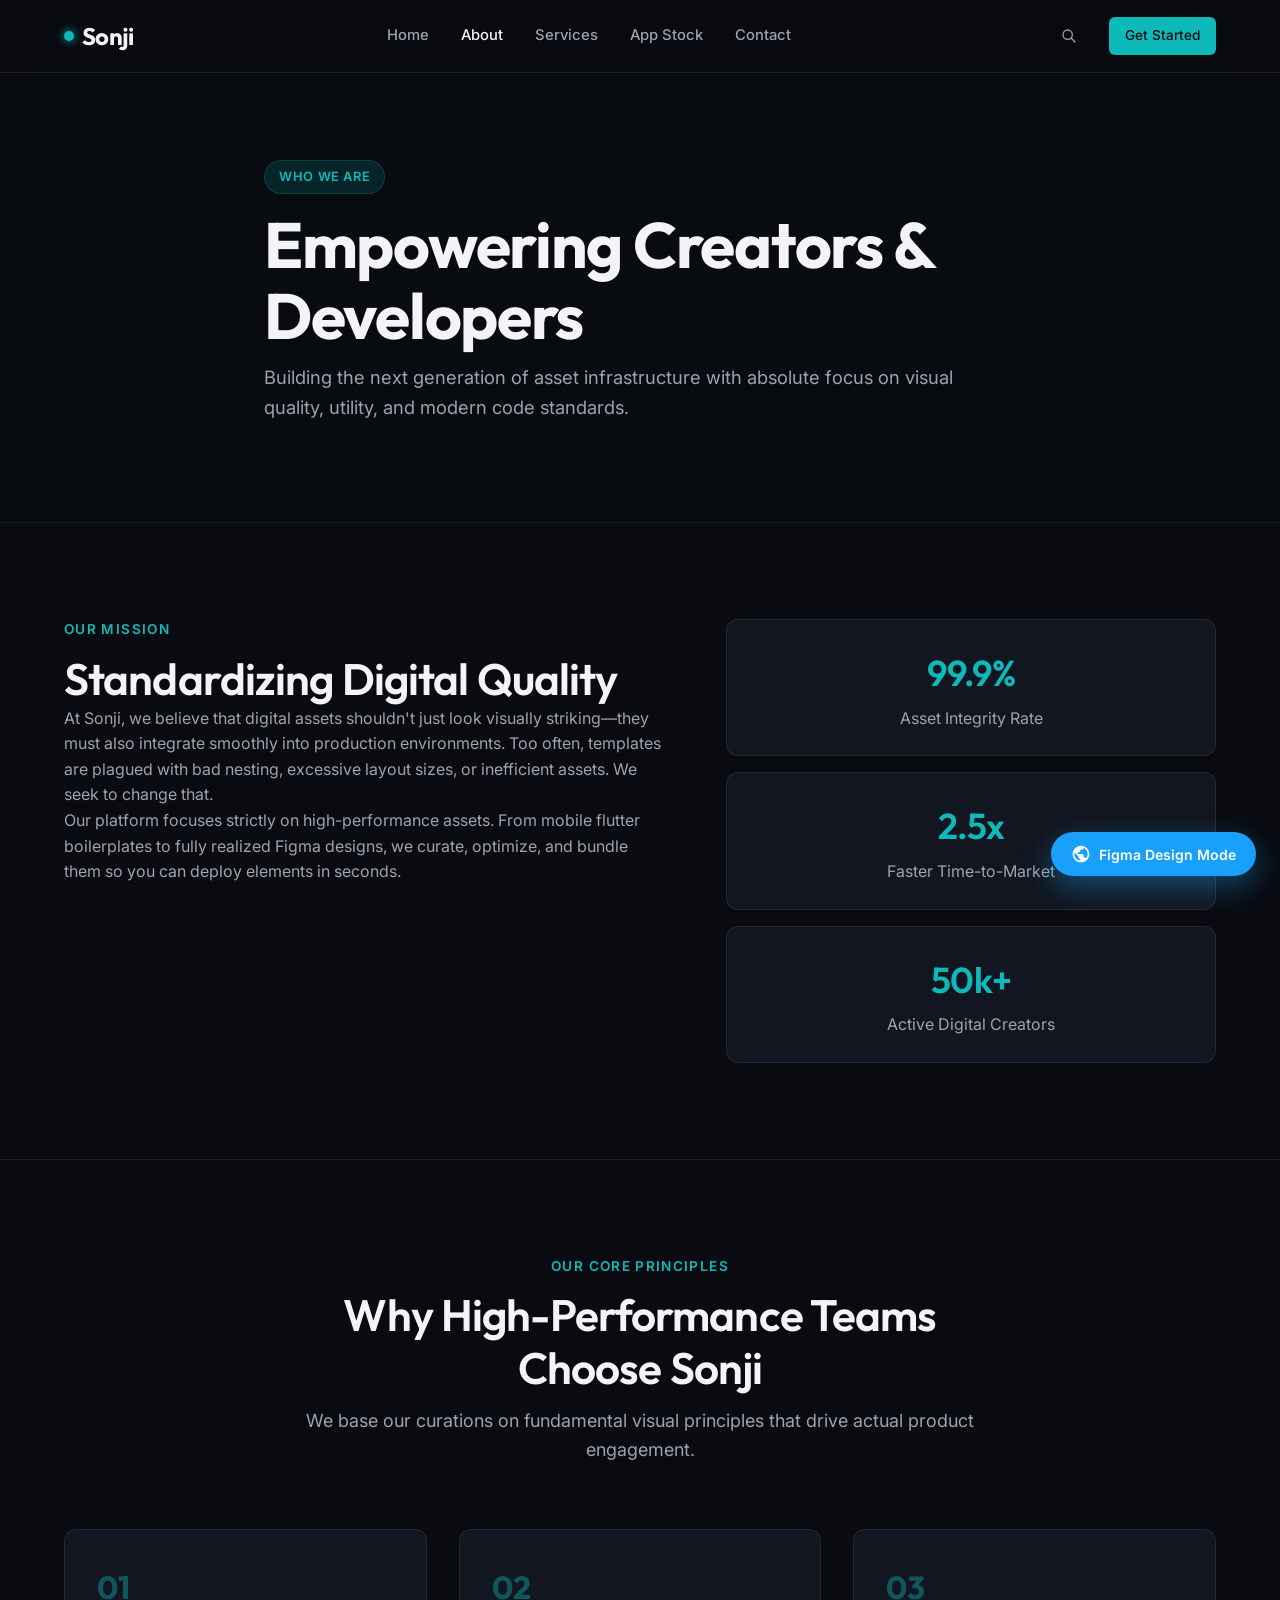
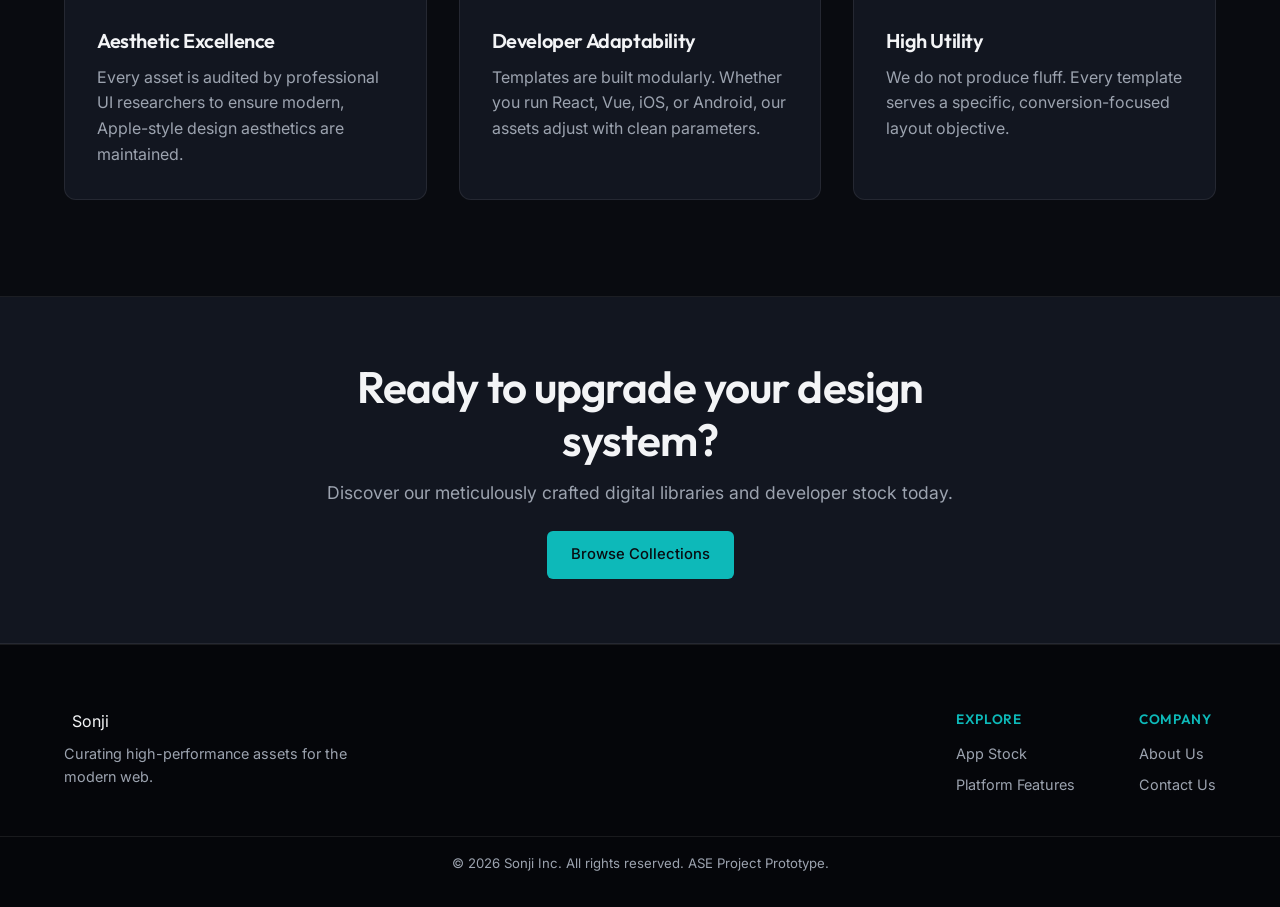
==== about.html @ 5fd13bbc "Initial commit with Netlify configuration and Sonji Website" ====
<!DOCTYPE html>
<html lang="en">
<head>
  <meta charset="UTF-8">
  <meta name="viewport" content="width=device-width, initial-scale=1.0">
  <title>About Us — Sonji</title>
  <meta name="description" content="Learn about Sonji's mission to reshape digital stock and platform assets for creators and developers worldwide.">
  <!-- Fonts -->
  <link rel="preconnect" href="https://fonts.googleapis.com">
  <link rel="preconnect" href="https://fonts.gstatic.com" crossorigin>
  <link href="https://fonts.googleapis.com/css2?family=Inter:wght@300;400;500;600&family=Outfit:wght@400;500;600;700&display=swap" rel="stylesheet">
  <!-- Stylesheet -->
  <link rel="stylesheet" href="assets/css/main.css">
</head>
<body>

  <!-- Figma Canvas Mode Container -->
  <div id="figma-container" class="figma-mode-disabled">
    
    <!-- Figma Top Toolbar -->
    <div class="figma-toolbar">
      <div class="figma-toolbar-left">
        <div class="figma-menu-icon" title="Main Menu">
          <svg viewBox="0 0 24 24" width="16" height="16" fill="currentColor"><path d="M3 18h18v-2H3v2zm0-5h18v-2H3v2zm0-7v2h18V6H3z"/></svg>
        </div>
        <div class="figma-tools">
          <button class="tool-btn active" title="Move (V)">
            <svg viewBox="0 0 24 24" width="16" height="16" fill="currentColor"><path d="M12 2L4.5 20.29l.71.71L12 18l6.79 3 .71-.71L12 2z"/></svg>
          </button>
          <button class="tool-btn" title="Region / Frame (F)">
            <svg viewBox="0 0 24 24" width="16" height="16" fill="currentColor"><path d="M4 4h7v7H4zm9 0h7v7h-7zm0 9h7v7h-7zm-9 0h7v7H4z"/></svg>
          </button>
          <button class="tool-btn" title="Rectangle (R)">
            <svg viewBox="0 0 24 24" width="16" height="16" stroke="currentColor" stroke-width="2" fill="none"><rect x="4" y="4" width="16" height="16" rx="2"/></svg>
          </button>
          <button class="tool-btn" title="Pen (P)">
            <svg viewBox="0 0 24 24" width="16" height="16" stroke="currentColor" stroke-width="2" fill="none"><path d="M17 3a2.828 2.828 0 1 1 4 4L7.5 20.5 2 22l1.5-5.5L17 3z"/></svg>
          </button>
          <button class="tool-btn" title="Text (T)">
            <svg viewBox="0 0 24 24" width="16" height="16" fill="currentColor"><path d="M5 4v3h5.5v12h3V7H19V4H5z"/></svg>
          </button>
          <button class="tool-btn" title="Hand (H)">
            <svg viewBox="0 0 24 24" width="16" height="16" fill="currentColor"><path d="M12 2a3 3 0 0 0-3 3v6.75l-1.25-.42a1.5 1.5 0 0 0-1.78.65 1.5 1.5 0 0 0 .53 2l4.5 2A6 6 0 0 0 17 19v-9a3 3 0 0 0-3-3 3 3 0 0 0-.25.01A3 3 0 0 0 12 2z"/></svg>
          </button>
          <button class="tool-btn" title="Add Comment (C)">
            <svg viewBox="0 0 24 24" width="16" height="16" stroke="currentColor" stroke-width="2" fill="none"><path d="M21 15a2 2 0 0 1-2 2H7l-4 4V5a2 2 0 0 1 2-2h14a2 2 0 0 1 2 2z"/></svg>
          </button>
        </div>
      </div>
      <div class="figma-toolbar-center">
        <span class="file-name">Sonji Web App Prototype</span>
        <span class="file-status">Draft / Presenting</span>
      </div>
      <div class="figma-toolbar-right">
        <div class="user-avatars">
          <span class="avatar-circle" style="background-color: #ef4444;">A</span>
          <span class="avatar-circle" style="background-color: #0db9b9;">S</span>
        </div>
        <button class="figma-btn share-btn">Share</button>
        <button class="figma-btn play-btn" id="play-mode-btn" title="Return to Live Site View">
          <svg viewBox="0 0 24 24" width="14" height="14" fill="currentColor"><path d="M8 5v14l11-7z"/></svg>
        </button>
      </div>
    </div>

    <!-- Figma Workspace -->
    <div class="figma-workspace">
      <!-- Left Sidebar: Layers & Pages -->
      <aside class="figma-sidebar left-sidebar">
        <div class="sidebar-tabs">
          <button class="tab-btn active">Layers</button>
          <button class="tab-btn">Assets</button>
        </div>
        <div class="sidebar-content">
          <div class="pages-list-container">
            <div class="sidebar-header">Pages</div>
            <ul class="pages-list">
              <li>
                <a href="index.html" class="page-link">
                  <svg viewBox="0 0 24 24" width="12" height="12" fill="currentColor"><path d="M10 20v-6h4v6h5v-8h3L12 3 2 12h3v8z"/></svg>
                  Home / Landing
                </a>
              </li>
              <li>
                <a href="about.html" class="page-link active">
                  <svg viewBox="0 0 24 24" width="12" height="12" fill="currentColor"><path d="M12 2C6.48 2 2 6.48 2 12s4.48 10 10 10 10-4.48 10-10S17.52 2 12 2zm1 15h-2v-6h2v6zm0-8h-2V7h2v2z"/></svg>
                  About Us
                </a>
              </li>
              <li>
                <a href="services.html" class="page-link">
                  <svg viewBox="0 0 24 24" width="12" height="12" fill="currentColor"><path d="M12 2c1.1 0 2 .9 2 2s-.9 2-2 2-2-.9-2-2 .9-2 2-2zm9 7h-6v13h-2v-6h-2v6H9V9H3V7h18v2z"/></svg>
                  Services
                </a>
              </li>
              <li>
                <a href="categories.html" class="page-link">
                  <svg viewBox="0 0 24 24" width="12" height="12" fill="currentColor"><path d="M4 6H2v14c0 1.1.9 2 2 2h14v-2H4V6zm16-4H8c-1.1 0-2 .9-2 2v12c0 1.1.9 2 2 2h12c1.1 0 2-.9 2-2V4c0-1.1-.9-2-2-2zm0 14H8V4h12v12z"/></svg>
                  App Stock
                </a>
              </li>
              <li>
                <a href="contact.html" class="page-link">
                  <svg viewBox="0 0 24 24" width="12" height="12" fill="currentColor"><path d="M20 4H4c-1.1 0-1.99.9-1.99 2L2 18c0 1.1.9 2 2 2h16c1.1 0 2-.9 2-2V6c0-1.1-.9-2-2-2zm0 4l-8 5-8-5V6l8 5 8-5v2z"/></svg>
                  Contact Us
                </a>
              </li>
            </ul>
          </div>
          
          <div class="layers-list-container">
            <div class="sidebar-header">Layers</div>
            <ul class="layers-list" id="layers-list">
              <!-- Rendered dynamically by javascript -->
            </ul>
          </div>
        </div>
      </aside>

      <!-- Central Figma Canvas Area -->
      <main class="figma-canvas" id="figma-canvas">
        <div class="canvas-grid-overlay"></div>
        
        <!-- Figma Frame Node -->
        <div class="figma-frame-node" id="desktop-frame">
          <div class="figma-frame-label">
            <span class="frame-icon">#</span>
            <span class="frame-text">Sonji Web - About Us</span>
          </div>
          
          <!-- Web Viewport inside the Figma frame -->
          <div class="website-viewport">

            <!-- Header -->
            <header>
              <div class="container nav-container">
                <div class="logo">
                  <a href="index.html" class="logo-link">
                    <span class="logo-dot"></span>
                    Sonji
                  </a>
                </div>
                <nav>
                  <a href="index.html">Home</a>
                  <a href="about.html" class="active">About</a>
                  <a href="services.html">Services</a>
                  <a href="categories.html">App Stock</a>
                  <a href="contact.html">Contact</a>
                </nav>
                <div class="header-actions">
                  <button class="btn btn-secondary btn-sm search-btn" aria-label="Search">
                    <svg class="icon" viewBox="0 0 24 24" width="16" height="16"><path fill="none" stroke="currentColor" stroke-linecap="round" stroke-linejoin="round" stroke-width="2" d="m21 21-6-6m2-5a7 7 0 1 1-14 0 7 7 0 0 1 14 0Z"/></svg>
                  </button>
                  <a href="contact.html" class="btn btn-sm">Get Started</a>
                </div>
              </div>
            </header>

            <!-- Banner Hero Section -->
            <section class="banner-hero" id="banner-hero-section">
              <div class="hero-bg" style="background-image: url('assets/images/hero.png');"></div>
              <div class="hero-overlay"></div>
              <div class="container banner-container">
                <span class="badge">Who We Are</span>
                <h1>Empowering Creators & Developers</h1>
                <p>Building the next generation of asset infrastructure with absolute focus on visual quality, utility, and modern code standards.</p>
              </div>
            </section>

            <!-- Mission Section -->
            <section class="mission-section" id="mission-section">
              <div class="container grid-two-col">
                <div class="mission-content">
                  <span class="section-tag">Our Mission</span>
                  <h2>Standardizing Digital Quality</h2>
                  <p>At Sonji, we believe that digital assets shouldn't just look visually striking—they must also integrate smoothly into production environments. Too often, templates are plagued with bad nesting, excessive layout sizes, or inefficient assets. We seek to change that.</p>
                  <p>Our platform focuses strictly on high-performance assets. From mobile flutter boilerplates to fully realized Figma designs, we curate, optimize, and bundle them so you can deploy elements in seconds.</p>
                </div>
                <div class="mission-stats">
                  <div class="stat-card">
                    <h3>99.9%</h3>
                    <p>Asset Integrity Rate</p>
                  </div>
                  <div class="stat-card">
                    <h3>2.5x</h3>
                    <p>Faster Time-to-Market</p>
                  </div>
                  <div class="stat-card">
                    <h3>50k+</h3>
                    <p>Active Digital Creators</p>
                  </div>
                </div>
              </div>
            </section>

            <!-- Values Section -->
            <section class="values-section" id="values-section">
              <div class="container">
                <div class="section-header">
                  <span class="section-tag">Our Core Principles</span>
                  <h2>Why High-Performance Teams Choose Sonji</h2>
                  <p class="section-desc">We base our curations on fundamental visual principles that drive actual product engagement.</p>
                </div>

                <div class="values-grid">
                  <div class="value-card">
                    <div class="value-num">01</div>
                    <h3>Aesthetic Excellence</h3>
                    <p>Every asset is audited by professional UI researchers to ensure modern, Apple-style design aesthetics are maintained.</p>
                  </div>
                  <div class="value-card">
                    <div class="value-num">02</div>
                    <h3>Developer Adaptability</h3>
                    <p>Templates are built modularly. Whether you run React, Vue, iOS, or Android, our assets adjust with clean parameters.</p>
                  </div>
                  <div class="value-card">
                    <div class="value-num">03</div>
                    <h3>High Utility</h3>
                    <p>We do not produce fluff. Every template serves a specific, conversion-focused layout objective.</p>
                  </div>
                </div>
              </div>
            </section>

            <!-- CTA Banner -->
            <section class="cta-banner-section" id="cta-banner-section">
              <div class="container banner-inner">
                <h2>Ready to upgrade your design system?</h2>
                <p>Discover our meticulously crafted digital libraries and developer stock today.</p>
                <a href="categories.html" class="btn">Browse Collections</a>
              </div>
            </section>

            <!-- Footer -->
            <footer id="footer-section">
              <div class="container footer-container">
                <div class="footer-brand">
                  <div class="logo">
                    <span class="logo-dot"></span>
                    Sonji
                  </div>
                  <p>Curating high-performance assets for the modern web.</p>
                </div>
                <div class="footer-links">
                  <div class="link-group">
                    <h4>Explore</h4>
                    <a href="categories.html">App Stock</a>
                    <a href="services.html">Platform Features</a>
                  </div>
                  <div class="link-group">
                    <h4>Company</h4>
                    <a href="about.html">About Us</a>
                    <a href="contact.html">Contact Us</a>
                  </div>
                </div>
              </div>
              <div class="footer-bottom">
                <p>&copy; 2026 Sonji Inc. All rights reserved. ASE Project Prototype.</p>
              </div>
            </footer>

          </div>
        </div>
      </main>

      <!-- Right Sidebar: Inspect & Settings -->
      <aside class="figma-sidebar right-sidebar">
        <div class="sidebar-tabs">
          <button class="tab-btn active">Design</button>
          <button class="tab-btn">Prototype</button>
          <button class="tab-btn">Inspect</button>
        </div>
        <div class="sidebar-content right-sidebar-content">
          <div class="inspect-panel">
            <div class="sidebar-header">Alignment</div>
            <div class="align-tools">
              <span class="align-icon" title="Align Left">
                <svg viewBox="0 0 24 24" width="16" height="16" fill="currentColor"><path d="M4 19h2V5H4v14zm4-4h12v-2H8v2zm0-4h8V9H8v2z"/></svg>
              </span>
              <span class="align-icon" title="Align Horizontal Centers">
                <svg viewBox="0 0 24 24" width="16" height="16" fill="currentColor"><path d="M8 19h3v3h2v-3h3v-2h-3v-4h4V9h-4V5h2V3h-2V1h-2v2H9v2h2v4H7v2h4v4H8v2z"/></svg>
              </span>
              <span class="align-icon" title="Align Right">
                <svg viewBox="0 0 24 24" width="16" height="16" fill="currentColor"><path d="M20 19h2V5h-2v14zM4 15h12v-2H4v2zm4-4h8V9H8v2z"/></svg>
              </span>
              <span class="align-icon" title="Align Top">
                <svg viewBox="0 0 24 24" width="16" height="16" fill="currentColor"><path d="M5 4v2h14V4H5zm4 4v12h2V8H9zm4 0v8h2V8h-2z"/></svg>
              </span>
              <span class="align-icon" title="Align Vertical Centers">
                <svg viewBox="0 0 24 24" width="16" height="16" fill="currentColor"><path d="M19 11h-3V8h-2v3h-4V7H8v4H4v2h4v4h2v-4h4v3h2v-3h3v-2z"/></svg>
              </span>
              <span class="align-icon" title="Align Bottom">
                <svg viewBox="0 0 24 24" width="16" height="16" fill="currentColor"><path d="M5 18h14v2H5v-2zm4-4h2V4H9v10zm4 0h2V4h-2v10z"/></svg>
              </span>
            </div>
            
            <div class="sidebar-header">Frame Details</div>
            <div class="property-grid">
              <div class="property-item"><span class="prop-label">W</span><span class="prop-val">1200</span></div>
              <div class="property-item"><span class="prop-label">H</span><span class="prop-val" id="frame-height-display">1800</span></div>
              <div class="property-item"><span class="prop-label">X</span><span class="prop-val">0</span></div>
              <div class="property-item"><span class="prop-label">Y</span><span class="prop-val">0</span></div>
            </div>

            <div class="sidebar-header">Layer Styling Spec</div>
            <div class="property-grid">
              <div class="property-item full-width"><span class="prop-label">Layer</span><span class="prop-val text-truncate" id="selected-layer-name">❖ Sonji Web - About Us</span></div>
              <div class="property-item"><span class="prop-label">Opacity</span><span class="prop-val">100%</span></div>
              <div class="property-item"><span class="prop-label">Blend</span><span class="prop-val">Normal</span></div>
            </div>

            <div class="sidebar-header">Color Palette Tokens</div>
            <div class="color-palette-list">
              <div class="color-row">
                <span class="color-swatch" style="background-color: #090b10; border: 1px solid rgba(255,255,255,0.2);"></span>
                <span class="color-label">--color-bg: #090b10</span>
              </div>
              <div class="color-row">
                <span class="color-swatch" style="background-color: #121620;"></span>
                <span class="color-label">--color-surface: #121620</span>
              </div>
              <div class="color-row">
                <span class="color-swatch" style="background-color: #0db9b9;"></span>
                <span class="color-label">--color-primary: #0db9b9</span>
              </div>
              <div class="color-row">
                <span class="color-swatch" style="background-color: #f3f4f6;"></span>
                <span class="color-label">--color-text: #f3f4f6</span>
              </div>
            </div>

            <div class="sidebar-header">Inspect CSS properties</div>
            <div class="code-spec-container">
              <pre><code class="css-spec-code" id="css-spec-content">/* Select any layer in the left sidebar to inspect its CSS styles in real-time. */</code></pre>
            </div>
          </div>
        </div>
      </aside>
    </div>
  </div>

  <!-- Persistent Floating Trigger Button to switch to Figma canvas mode -->
  <button id="figma-mode-toggle" class="figma-toggle-float" title="Switch between Figma Design View and Live Site View">
    <svg viewBox="0 0 24 24" width="20" height="20" fill="currentColor"><path d="M12 2C6.48 2 2 6.48 2 12s4.48 10 10 10 10-4.48 10-10S17.52 2 12 2zm-1 17.93c-3.95-.49-7-3.85-7-7.93 0-.62.08-1.21.21-1.79L9 15v1c0 1.1.9 2 2 2v1.93zm6.9-2.54c-.26-.81-1-1.39-1.9-1.39h-1v-3c0-.55-.45-1-1-1H8v-2h2c.55 0 1-.45 1-1V7h2c1.1 0 2-.9 2-2v-.41c2.93 1.19 5 4.06 5 7.41 0 2.08-.8 3.97-2.1 5.39z"/></svg>
    <span>Figma Design Mode</span>
  </button>

  <!-- Script -->
  <script src="assets/js/script.js"></script>
</body>
</html>
---- assets/css/main.css ----
/*
  Sonji Premium Website – Design System
  -------------------------------------------------
  Colors: Rich Dark theme with Teal & Turquoise gradient accents.
  Typography: Inter (body), Outfit (headings) loaded via Google Fonts.
*/

:root {
  /* Color palette */
  --color-bg: #090b10;
  --color-surface: #121620;
  --color-surface-hover: #1b202e;
  --color-primary: #0db9b9;
  --color-primary-glow: rgba(13, 185, 185, 0.15);
  --color-primary-dark: #099191;
  --color-text: #f3f4f6;
  --color-text-muted: #9ca3af;
  --color-border: rgba(255, 255, 255, 0.08);

  /* Typography */
  --font-body: 'Inter', sans-serif;
  --font-heading: 'Outfit', sans-serif;

  /* Spacing */
  --sp-1: 4px;
  --sp-2: 8px;
  --sp-3: 12px;
  --sp-4: 16px;
  --sp-5: 24px;
  --sp-6: 32px;
  --sp-7: 48px;
  --sp-8: 64px;
  --sp-9: 96px;

  /* Border Radius */
  --radius-sm: 6px;
  --radius-md: 12px;
  --radius-lg: 20px;
  --radius-full: 9999px;

  /* Transition */
  --transition: all 0.3s cubic-bezier(0.16, 1, 0.3, 1);
}

/* Global Reset */
* {
  margin: 0;
  padding: 0;
  box-sizing: border-box;
}

html {
  scroll-behavior: smooth;
  font-family: var(--font-body);
  color: var(--color-text);
  background-color: var(--color-bg);
  -webkit-font-smoothing: antialiased;
}

body {
  line-height: 1.6;
  font-size: 1rem;
}

/* Typography */
h1, h2, h3, h4, h5, h6 {
  font-family: var(--font-heading);
  font-weight: 600;
  letter-spacing: -0.02em;
}

h1 {
  font-size: clamp(2.5rem, 6vw, 4rem);
  line-height: 1.1;
  font-weight: 700;
}

h2 {
  font-size: clamp(2rem, 4vw, 2.75rem);
  line-height: 1.2;
}

h3 {
  font-size: clamp(1.25rem, 2.5vw, 1.75rem);
}

p {
  color: var(--color-text-muted);
}

a {
  color: inherit;
  text-decoration: none;
  transition: var(--transition);
}

/* Layout Elements */
.container {
  max-width: 1200px;
  margin: 0 auto;
  padding: 0 var(--sp-5);
}

section {
  padding: var(--sp-9) 0;
  border-bottom: 1px solid var(--color-border);
}

/* Header & Nav */
header {
  position: fixed;
  top: 0;
  left: 0;
  width: 100%;
  z-index: 100;
  background-color: rgba(9, 11, 16, 0.7);
  backdrop-filter: blur(20px);
  -webkit-backdrop-filter: blur(20px);
  border-bottom: 1px solid var(--color-border);
  transition: var(--transition);
}

header.scrolled {
  background-color: rgba(9, 11, 16, 0.9);
  padding: var(--sp-1) 0;
}

.nav-container {
  display: flex;
  align-items: center;
  justify-content: space-between;
  height: 72px;
}

.logo-link {
  display: flex;
  align-items: center;
  font-family: var(--font-heading);
  font-size: 1.5rem;
  font-weight: 700;
  letter-spacing: -0.03em;
  color: var(--color-text);
}

.logo-dot {
  width: 10px;
  height: 10px;
  background-color: var(--color-primary);
  border-radius: 50%;
  margin-right: var(--sp-2);
  box-shadow: 0 0 10px var(--color-primary);
}

nav {
  display: flex;
  gap: var(--sp-6);
}

nav a {
  font-size: 0.925rem;
  font-weight: 500;
  color: var(--color-text-muted);
}

nav a:hover, nav a.active {
  color: var(--color-text);
}

.header-actions {
  display: flex;
  align-items: center;
  gap: var(--sp-4);
}

/* Buttons */
.btn {
  display: inline-flex;
  align-items: center;
  justify-content: center;
  font-family: var(--font-body);
  font-weight: 500;
  font-size: 0.925rem;
  padding: 12px var(--sp-5);
  border-radius: var(--radius-sm);
  background-color: var(--color-primary);
  color: #090b10;
  border: none;
  cursor: pointer;
  transition: var(--transition);
}

.btn:hover {
  background-color: #12cfcf;
  transform: translateY(-1px);
  box-shadow: 0 8px 20px rgba(13, 185, 185, 0.25);
}

.btn-secondary {
  background-color: rgba(255, 255, 255, 0.05);
  color: var(--color-text);
  border: 1px solid var(--color-border);
}

.btn-secondary:hover {
  background-color: rgba(255, 255, 255, 0.1);
  box-shadow: none;
}

.btn-sm {
  padding: 8px var(--sp-4);
  font-size: 0.85rem;
}

.btn-full {
  width: 100%;
}

.search-btn {
  background: transparent;
  border: none;
  color: var(--color-text-muted);
  cursor: pointer;
}

.search-btn:hover {
  color: var(--color-text);
  background: transparent;
}

/* Badge */
.badge {
  display: inline-flex;
  padding: 6px 14px;
  background-color: var(--color-primary-glow);
  color: var(--color-primary);
  border: 1px solid rgba(13, 185, 185, 0.2);
  border-radius: var(--radius-full);
  font-size: 0.8rem;
  font-weight: 600;
  text-transform: uppercase;
  letter-spacing: 0.05em;
  margin-bottom: var(--sp-4);
}

/* Section Headers */
.section-header {
  text-align: center;
  max-width: 680px;
  margin: 0 auto var(--sp-8) auto;
}

.section-tag {
  color: var(--color-primary);
  font-weight: 600;
  font-size: 0.85rem;
  text-transform: uppercase;
  letter-spacing: 0.1em;
  display: block;
  margin-bottom: var(--sp-3);
}

.section-desc {
  font-size: 1.125rem;
  margin-top: var(--sp-3);
}

/* Hero Section */
.hero-section {
  position: relative;
  height: 400vh;
  border-bottom: 1px solid var(--color-border);
}

.hero-sticky-container {
  position: sticky;
  top: 0;
  height: 100vh;
  width: 100%;
  display: flex;
  align-items: center;
  justify-content: center;
  overflow: hidden;
  padding-top: 120px;
}

.hero-canvas-bg {
  position: absolute;
  top: 0;
  left: 0;
  width: 100%;
  height: 100%;
  object-fit: cover;
  opacity: 1;
  z-index: 1;
}

.hero-overlay {
  position: absolute;
  top: 0;
  left: 0;
  width: 100%;
  height: 100%;
  background: rgba(9, 11, 16, 0.4);
  z-index: 2;
}

.hero-container {
  position: relative;
  z-index: 3;
  text-align: center;
  max-width: 840px;
}

.hero-title {
  margin-bottom: var(--sp-4);
  background: linear-gradient(135deg, #ffffff 40%, var(--color-text-muted) 100%);
  -webkit-background-clip: text;
  -webkit-text-fill-color: transparent;
}

.hero-subtitle {
  font-size: 1.25rem;
  line-height: 1.5;
  margin-bottom: var(--sp-6);
}

.hero-ctas {
  display: flex;
  gap: var(--sp-4);
  justify-content: center;
  flex-wrap: wrap;
}

/* Exploded Animation Section */
.exploded-animation-section {
  position: relative;
  height: 400vh; /* Make it scrollable for animation */
  background-color: var(--color-bg);
  border-bottom: 1px solid var(--color-border);
  padding: 0;
}

.canvas-container {
  position: sticky;
  top: 0;
  height: 100vh;
  width: 100%;
  display: flex;
  align-items: center;
  justify-content: center;
  overflow: hidden;
}

#exploded-canvas {
  width: 100%;
  height: 100%;
  object-fit: cover;
  max-width: none;
  max-height: none;
}

/* Banner Hero Section for Inner Pages */
.banner-hero {
  position: relative;
  padding: 160px 0 100px 0;
  overflow: hidden;
  border-bottom: 1px solid var(--color-border);
}

.banner-container {
  position: relative;
  z-index: 3;
  max-width: 800px;
}

.banner-hero h1 {
  margin-bottom: var(--sp-3);
}

.banner-hero p {
  font-size: 1.15rem;
}

/* Category Section - Static Grid */
.categories-section, .categories-list-section {
  background-color: var(--color-surface);
}

.categories-grid {
  display: grid;
  grid-template-columns: repeat(auto-fill, minmax(320px, 1fr));
  gap: var(--sp-5);
}

.category-card {
  background-color: var(--color-bg);
  border: 1px solid var(--color-border);
  border-radius: var(--radius-md);
  overflow: hidden;
}

.card-img-wrapper {
  position: relative;
  width: 100%;
  padding-top: 56.25%; /* 16:9 Aspect Ratio */
  background-color: #171c2a;
}

.card-img-wrapper img {
  position: absolute;
  top: 0;
  left: 0;
  width: 100%;
  height: 100%;
  object-fit: cover;
  object-position: top;
}

.card-content {
  padding: var(--sp-5);
}

.category-card h3 {
  font-size: 1.25rem;
  margin-bottom: var(--sp-2);
}

.category-card p {
  font-size: 0.925rem;
  margin-bottom: var(--sp-4);
}

.card-badge {
  display: inline-block;
  font-size: 0.75rem;
  font-weight: 600;
  color: var(--color-primary);
  background-color: var(--color-primary-glow);
  padding: 4px 10px;
  border-radius: var(--radius-sm);
}

/* Flip Card System */
.flip-card {
  perspective: 1000px;
  background-color: transparent;
  min-height: 400px; /* Required to give absolute positioned children height */
}

.flip-card-inner {
  position: relative;
  width: 100%;
  height: 100%;
  text-align: left;
  transition: transform 0.6s cubic-bezier(0.4, 0, 0.2, 1);
  transform-style: preserve-3d;
}

.category-card.flip-card:hover .flip-card-inner {
  transform: rotateY(180deg);
}

.flip-card-front, .flip-card-back {
  position: absolute;
  top: 0;
  left: 0;
  width: 100%;
  height: 100%;
  -webkit-backface-visibility: hidden;
  backface-visibility: hidden;
  border-radius: var(--radius-md);
  background-color: var(--color-bg);
  border: 1px solid var(--color-border);
  overflow: hidden;
  display: flex;
  flex-direction: column;
}

.flip-card-back {
  transform: rotateY(180deg);
  background-color: var(--color-surface);
}

.back-content {
  padding: var(--sp-6);
  display: flex;
  flex-direction: column;
  justify-content: center;
  height: 100%;
}

.back-icon {
  font-size: 2.5rem;
  margin-bottom: var(--sp-3);
}

.back-details {
  font-size: 0.95rem;
  margin-bottom: var(--sp-4);
  color: var(--color-text-muted);
}

.back-stats {
  display: flex;
  flex-direction: column;
  gap: var(--sp-1);
  margin-bottom: var(--sp-4);
  font-size: 0.85rem;
  color: var(--color-text);
}

/* Ad Card (Slide Instead of Flip) */
.ad-card.flip-card:hover .flip-card-inner {
  transform: translateX(15px);
}

.ad-card .flip-card-back {
  display: none;
}

/* Features */
.features-grid {
  display: grid;
  grid-template-columns: repeat(auto-fit, minmax(280px, 1fr));
  gap: var(--sp-6);
}

.feature-card {
  background-color: var(--color-surface);
  border: 1px solid var(--color-border);
  padding: var(--sp-6);
  border-radius: var(--radius-md);
  transition: var(--transition);
}

.feature-card:hover {
  transform: translateY(-2px);
  border-color: rgba(13, 185, 185, 0.3);
}

.feature-icon {
  width: 48px;
  height: 48px;
  background-color: var(--color-primary-glow);
  border-radius: var(--radius-sm);
  display: flex;
  align-items: center;
  justify-content: center;
  color: var(--color-primary);
  margin-bottom: var(--sp-4);
}

.feature-card h3 {
  font-size: 1.25rem;
  margin-bottom: var(--sp-2);
}

.feature-card p {
  font-size: 0.925rem;
}

/* How It Works Flow */
.steps-flow {
  display: grid;
  grid-template-columns: repeat(auto-fit, minmax(280px, 1fr));
  gap: var(--sp-6);
  margin-top: var(--sp-6);
}

.step-item {
  display: flex;
  gap: var(--sp-4);
}

.step-number {
  font-family: var(--font-heading);
  font-size: 2.5rem;
  font-weight: 700;
  color: rgba(13, 185, 185, 0.2);
  line-height: 1;
}

.step-info h3 {
  font-size: 1.25rem;
  margin-bottom: var(--sp-2);
  color: var(--color-text);
}

.step-info p {
  font-size: 0.925rem;
}

/* About / Info Section */
.info-grid {
  display: grid;
  grid-template-columns: 1.1fr 0.9fr;
  gap: var(--sp-8);
  align-items: center;
}

.info-content h2 {
  margin-bottom: var(--sp-4);
}

.info-content p {
  margin-bottom: var(--sp-4);
  font-size: 1.05rem;
}

.info-content p:last-of-type {
  margin-bottom: var(--sp-6);
}

.info-visual {
  display: flex;
  justify-content: center;
}

/* Mock Dashboard Preview Graphic */
.dashboard-preview {
  background-color: var(--color-surface);
  border: 1px solid var(--color-border);
  border-radius: var(--radius-md);
  width: 100%;
  max-width: 420px;
  overflow: hidden;
  box-shadow: var(--shadow-lg);
}

.db-header {
  background-color: rgba(255, 255, 255, 0.02);
  border-bottom: 1px solid var(--color-border);
  padding: var(--sp-3) var(--sp-4);
  display: flex;
  gap: 6px;
}

.db-dot {
  width: 8px;
  height: 8px;
  border-radius: 50%;
  display: inline-block;
}

.db-dot.red { background-color: #ef4444; }
.db-dot.yellow { background-color: #f59e0b; }
.db-dot.green { background-color: #10b981; }

.db-body {
  padding: var(--sp-5);
  display: flex;
  flex-direction: column;
  gap: var(--sp-3);
}

.db-line {
  height: 8px;
  background-color: rgba(255, 255, 255, 0.05);
  border-radius: var(--radius-sm);
}

.db-line.short { width: 30%; }
.db-line.long { width: 85%; }
.db-line.medium { width: 60%; }

.db-grid {
  display: grid;
  grid-template-columns: 1fr 1fr;
  gap: var(--sp-3);
  margin-top: var(--sp-2);
}

.db-box {
  height: 64px;
  background-color: var(--color-primary-glow);
  border: 1px dashed rgba(13, 185, 185, 0.3);
  border-radius: var(--radius-sm);
}

/* Contact / Lead form */
.contact-section {
  background-color: var(--color-surface);
}

.contact-container {
  max-width: 680px;
}

.contact-header {
  text-align: center;
  margin-bottom: var(--sp-6);
}

.contact-form {
  background-color: var(--color-bg);
  border: 1px solid var(--color-border);
  padding: var(--sp-6);
  border-radius: var(--radius-md);
}

.form-row {
  display: grid;
  grid-template-columns: 1fr 1fr;
  gap: var(--sp-4);
}

.form-group {
  margin-bottom: var(--sp-4);
}

.form-group label {
  display: block;
  font-size: 0.85rem;
  font-weight: 500;
  margin-bottom: var(--sp-2);
  color: var(--color-text-muted);
}

input, textarea {
  width: 100%;
  padding: 12px var(--sp-4);
  border: 1px solid var(--color-border);
  border-radius: var(--radius-sm);
  background-color: rgba(255, 255, 255, 0.02);
  color: var(--color-text);
  font-family: var(--font-body);
  font-size: 0.925rem;
  transition: var(--transition);
}

input:focus, textarea:focus {
  outline: none;
  border-color: var(--color-primary);
  background-color: rgba(255, 255, 255, 0.04);
}

input::placeholder, textarea::placeholder {
  color: rgba(255, 255, 255, 0.25);
}

/* About subpage styles */
.grid-two-col {
  display: grid;
  grid-template-columns: 1.1fr 0.9fr;
  gap: var(--sp-8);
}

.mission-stats {
  display: grid;
  grid-template-columns: 1fr;
  gap: var(--sp-4);
}

.stat-card {
  background-color: var(--color-surface);
  border: 1px solid var(--color-border);
  padding: var(--sp-5);
  border-radius: var(--radius-md);
  text-align: center;
}

.stat-card h3 {
  font-size: 2.25rem;
  color: var(--color-primary);
  margin-bottom: var(--sp-1);
}

.values-grid {
  display: grid;
  grid-template-columns: repeat(auto-fit, minmax(280px, 1fr));
  gap: var(--sp-6);
}

.value-card {
  background-color: var(--color-surface);
  border: 1px solid var(--color-border);
  padding: var(--sp-6);
  border-radius: var(--radius-md);
}

.value-num {
  font-family: var(--font-heading);
  font-size: 2rem;
  font-weight: 700;
  color: var(--color-primary);
  opacity: 0.4;
  margin-bottom: var(--sp-3);
}

.value-card h3 {
  font-size: 1.25rem;
  margin-bottom: var(--sp-2);
}

.cta-banner-section {
  background-color: var(--color-surface);
  padding: var(--sp-8) 0;
}

.banner-inner {
  text-align: center;
  max-width: 720px;
}

.banner-inner h2 {
  margin-bottom: var(--sp-3);
}

.banner-inner p {
  margin-bottom: var(--sp-5);
  font-size: 1.1rem;
}

/* Services subpage styles */
.service-detail-card {
  background-color: var(--color-surface);
  border: 1px solid var(--color-border);
  padding: var(--sp-6);
  border-radius: var(--radius-md);
}

.service-detail-card h3 {
  font-size: 1.35rem;
  margin: var(--sp-4) 0 var(--sp-2) 0;
}

.service-detail-card p {
  font-size: 0.95rem;
  margin-bottom: var(--sp-4);
}

.service-detail-card ul {
  list-style: none;
  padding-left: 0;
}

.service-detail-card ul li {
  font-size: 0.9rem;
  color: var(--color-text-muted);
  margin-bottom: var(--sp-2);
  display: flex;
  align-items: center;
  gap: var(--sp-2);
}

.service-detail-card ul li::before {
  content: "•";
  color: var(--color-primary);
  font-weight: bold;
}

/* Contact page layout styling */
.contact-grid {
  display: grid;
  grid-template-columns: 1fr 1fr;
  gap: var(--sp-8);
  align-items: flex-start;
}

.info-items {
  margin-top: var(--sp-5);
}

.info-item {
  margin-bottom: var(--sp-4);
}

.info-item strong {
  display: block;
  font-size: 0.9rem;
  color: var(--color-primary);
  text-transform: uppercase;
  letter-spacing: 0.05em;
  margin-bottom: var(--sp-1);
}

.info-item p {
  font-size: 1.1rem;
  color: var(--color-text);
}

/* Footer styling */
footer {
  background-color: #05060a;
  border-top: 1px solid var(--color-border);
  padding: var(--sp-8) 0 var(--sp-6) 0;
}

.footer-container {
  display: flex;
  justify-content: space-between;
  gap: var(--sp-6);
  flex-wrap: wrap;
  margin-bottom: var(--sp-6);
}

.footer-brand {
  max-width: 320px;
}

.footer-brand p {
  font-size: 0.9rem;
  margin-top: var(--sp-2);
}

.footer-links {
  display: flex;
  gap: var(--sp-8);
}

.link-group h4 {
  font-size: 0.85rem;
  text-transform: uppercase;
  letter-spacing: 0.05em;
  color: var(--color-primary);
  margin-bottom: var(--sp-3);
}

.link-group a {
  display: block;
  font-size: 0.9rem;
  color: var(--color-text-muted);
  margin-bottom: var(--sp-2);
}

.link-group a:hover {
  color: var(--color-text);
}

.footer-bottom {
  border-top: 1px solid var(--color-border);
  padding-top: var(--sp-4);
  text-align: center;
  font-size: 0.825rem;
}

/* Responsive Media Queries */
@media (max-width: 991px) {
  .info-grid, .grid-two-col, .contact-grid {
    grid-template-columns: 1fr;
    gap: var(--sp-6);
  }
}

@media (max-width: 768px) {
  nav {
    display: none;
  }
  .form-row {
    grid-template-columns: 1fr;
  }
}

/* ==========================================================================
   Premium Interactive Card Styles
   ========================================================================== */
.interactive-card {
  background-color: var(--color-bg);
  border: 1px solid var(--color-border);
  border-radius: var(--radius-md);
  overflow: hidden;
  display: flex;
  flex-direction: column;
  height: 400px;
  width: 100%;
  position: relative;
  transition: box-shadow 0.3s cubic-bezier(0.16, 1, 0.3, 1), 
              border-color 0.3s cubic-bezier(0.16, 1, 0.3, 1);
  transform-style: preserve-3d;
  will-change: transform;
  cursor: pointer;
}

/* Card images */
.interactive-card .card-img-wrapper,
.interactive-card .ad-img-wrapper {
  height: 200px;
  width: 100%;
  overflow: hidden;
  background-color: #0c0f16;
  border-bottom: 1px solid var(--color-border);
  position: relative;
}

.interactive-card img {
  width: 100%;
  height: 100%;
  object-fit: cover;
  transition: transform 0.5s cubic-bezier(0.16, 1, 0.3, 1);
}

.interactive-card:hover img {
  transform: scale(1.08) translateZ(10px); /* 3D layer pop */
}

/* Card content */
.interactive-card .card-content,
.interactive-card .ad-content {
  padding: var(--sp-5);
  display: flex;
  flex-direction: column;
  flex-grow: 1;
  justify-content: space-between;
  transform: translateZ(20px); /* Push text up in 3D space */
}

.interactive-card h3 {
  font-size: 1.25rem;
  margin-bottom: var(--sp-2);
  color: var(--color-text);
  transition: color 0.3s ease;
}

.interactive-card:hover h3 {
  color: var(--color-primary);
}

.interactive-card p {
  font-size: 0.875rem;
  line-height: 1.5;
  color: var(--color-text-muted);
  flex-grow: 1;
  margin-bottom: var(--sp-3);
}

.card-footer, .ad-footer {
  display: flex;
  justify-content: space-between;
  align-items: center;
  margin-top: auto;
}

.learn-more {
  font-size: 0.85rem;
  font-weight: 600;
  color: var(--color-text-muted);
  transition: transform 0.3s ease, color 0.3s ease;
}

.interactive-card:hover .learn-more {
  color: var(--color-primary);
  transform: translateX(4px);
}

/* Accent highlight on hover */
.interactive-card:hover {
  border-color: var(--color-primary);
  box-shadow: 0 15px 35px rgba(13, 185, 185, 0.15), 0 0 0 1px var(--color-primary);
}

.accent-text {
  color: var(--color-primary);
  font-size: 0.85rem;
  font-weight: 500;
  display: block;
  margin-top: 4px;
}

/* ==========================================================================
   AI & Crypto Showcase Grid Sections
   ========================================================================== */
.ai-ads-section {
  background-color: var(--color-surface);
}

.crypto-ads-section {
  background-color: var(--color-bg);
}

.ads-grid {
  display: grid;
  gap: var(--sp-5);
}

.ai-grid {
  grid-template-columns: repeat(auto-fill, minmax(240px, 1fr));
}

.crypto-grid {
  grid-template-columns: repeat(auto-fill, minmax(280px, 1fr));
}

.ad-card {
  height: 420px; /* Increased height for bigger pictures */
}

.ad-img-wrapper {
  position: relative;
  height: 280px; /* Increased image height */
  overflow: hidden;
}

.ad-img-wrapper img {
  position: absolute;
  top: 0;
  left: 0;
  width: 100%;
  height: 100%;
  object-fit: cover;
  object-position: top;
  transition: object-position 5s ease;
}

.ad-card:hover .ad-img-wrapper img {
  object-position: bottom;
}

.ad-content {
  padding: var(--sp-4) !important;
}

.ad-content h3 {
  font-size: 1.1rem !important;
  margin-bottom: var(--sp-2);
}

/* ==========================================================================
   Figma Canvas Mode Styling
   ========================================================================== */
#figma-container.figma-mode-disabled {
  display: block;
}

#figma-container.figma-mode-disabled .figma-toolbar,
#figma-container.figma-mode-disabled .figma-sidebar {
  display: none;
}

#figma-container.figma-mode-disabled .figma-canvas {
  padding: 0;
  background: transparent;
  overflow: visible;
  height: auto;
}

#figma-container.figma-mode-disabled .figma-frame-node {
  border: none;
  box-shadow: none;
  border-radius: 0;
  transform: none !important;
  margin: 0;
  max-width: none;
}

#figma-container.figma-mode-disabled .figma-frame-label {
  display: none;
}

/* Active Figma Canvas Mode styling */
#figma-container.figma-mode-enabled {
  display: flex;
  flex-direction: column;
  position: fixed;
  top: 0;
  left: 0;
  width: 100vw;
  height: 100vh;
  z-index: 9999;
  background-color: #2c2c2c;
  color: #fff;
  font-family: -apple-system, BlinkMacSystemFont, "Segoe UI", Roboto, Helvetica, Arial, sans-serif;
  overflow: hidden;
}

/* Header/Toolbar */
#figma-container.figma-mode-enabled .figma-toolbar {
  height: 48px;
  background-color: #1e1e1e;
  border-bottom: 1px solid #2c2c2c;
  display: flex;
  justify-content: space-between;
  align-items: center;
  padding: 0 var(--sp-4);
  z-index: 100;
  flex-shrink: 0;
  user-select: none;
}

.figma-toolbar-left, .figma-toolbar-right {
  display: flex;
  align-items: center;
  gap: var(--sp-3);
}

.figma-menu-icon {
  color: #a3a3a3;
  cursor: pointer;
  padding: 4px;
  border-radius: 4px;
  display: flex;
  align-items: center;
}

.figma-menu-icon:hover {
  background-color: rgba(255, 255, 255, 0.08);
  color: #fff;
}

.figma-tools {
  display: flex;
  gap: 4px;
}

.tool-btn {
  background: transparent;
  border: none;
  color: #a3a3a3;
  padding: 6px;
  border-radius: 4px;
  cursor: pointer;
  display: flex;
  align-items: center;
  justify-content: center;
}

.tool-btn:hover {
  background-color: rgba(255, 255, 255, 0.08);
  color: #fff;
}

.tool-btn.active {
  color: #18a0fb;
  background-color: rgba(24, 160, 251, 0.15);
}

.figma-toolbar-center {
  display: flex;
  align-items: center;
  gap: var(--sp-2);
  font-size: 0.85rem;
  font-weight: 500;
}

.file-name {
  color: #e5e5e5;
}

.file-status {
  font-size: 0.75rem;
  color: #737373;
  border: 1px solid #404040;
  padding: 1px 6px;
  border-radius: 4px;
}

.user-avatars {
  display: flex;
  margin-right: var(--sp-2);
}

.avatar-circle {
  width: 24px;
  height: 24px;
  border-radius: 50%;
  border: 2px solid #1e1e1e;
  color: white;
  font-size: 0.7rem;
  font-weight: bold;
  display: flex;
  align-items: center;
  justify-content: center;
  margin-left: -6px;
}

.figma-btn {
  background-color: #18a0fb;
  color: white;
  border: none;
  border-radius: 6px;
  padding: 6px 12px;
  font-size: 0.8rem;
  font-weight: 500;
  cursor: pointer;
}

.figma-btn.share-btn {
  background-color: #2c2c2c;
  border: 1px solid #404040;
  color: #e5e5e5;
}

.figma-btn.share-btn:hover {
  background-color: #333333;
}

.figma-btn.play-btn {
  background-color: transparent;
  color: #a3a3a3;
  padding: 6px;
  border-radius: 6px;
  border: 1px solid #404040;
}

.figma-btn.play-btn:hover {
  background-color: rgba(255, 255, 255, 0.08);
  color: #fff;
}

.figma-btn.play-btn.active {
  color: #10b981;
  background-color: rgba(16, 185, 129, 0.15);
  border-color: rgba(16, 185, 129, 0.3);
}

/* Editor Workspace */
#figma-container.figma-mode-enabled .figma-workspace {
  display: flex;
  flex-grow: 1;
  height: calc(100% - 48px);
  position: relative;
  overflow: hidden;
}

/* Sidebar Columns */
#figma-container.figma-mode-enabled .figma-sidebar {
  width: 240px;
  background-color: #2c2c2c;
  border-right: 1px solid #1e1e1e;
  display: flex;
  flex-direction: column;
  z-index: 50;
  flex-shrink: 0;
  user-select: none;
}

#figma-container.figma-mode-enabled .right-sidebar {
  border-right: none;
  border-left: 1px solid #1e1e1e;
}

.sidebar-tabs {
  height: 40px;
  border-bottom: 1px solid #1e1e1e;
  display: flex;
  padding: 0 8px;
}

.tab-btn {
  background: transparent;
  border: none;
  color: #a3a3a3;
  font-size: 0.75rem;
  font-weight: 500;
  padding: 0 12px;
  cursor: pointer;
  border-bottom: 2px solid transparent;
}

.tab-btn.active {
  color: #fff;
  border-bottom-color: #18a0fb;
}

.sidebar-content {
  flex-grow: 1;
  overflow-y: auto;
  padding: 12px 0;
  display: flex;
  flex-direction: column;
  gap: 16px;
}

.sidebar-header {
  font-size: 0.7rem;
  font-weight: bold;
  color: #737373;
  text-transform: uppercase;
  padding: 0 16px;
  margin-bottom: 8px;
}

/* Layers list inside editor */
.pages-list, .layers-list {
  list-style: none;
  padding: 0;
  margin: 0;
}

.pages-list li, .layers-list li {
  padding: 2px 0;
}

.page-link, .layer-link {
  display: flex;
  align-items: center;
  gap: 8px;
  padding: 6px 20px;
  color: #a3a3a3;
  font-size: 0.8rem;
  cursor: pointer;
}

.page-link:hover, .layer-link:hover {
  background-color: rgba(255, 255, 255, 0.04);
  color: #fff;
}

.page-link.active, .layer-link.active {
  color: #18a0fb;
  background-color: rgba(24, 160, 251, 0.08);
  font-weight: 500;
}

.layer-link {
  padding-left: 32px;
  position: relative;
}

.layer-link::before {
  content: "";
  position: absolute;
  left: 20px;
  top: 50%;
  width: 4px;
  height: 4px;
  background-color: #525252;
  border-radius: 50%;
  transform: translateY(-50%);
}

.layer-link.active::before {
  background-color: #18a0fb;
}

/* Central Canvas Area */
#figma-container.figma-mode-enabled .figma-canvas {
  flex-grow: 1;
  background-color: #1e1e1e;
  overflow: auto;
  position: relative;
  display: flex;
  justify-content: center;
  align-items: flex-start;
  padding: 80px var(--sp-6) var(--sp-6) var(--sp-6);
  scroll-behavior: smooth;
}

/* Canvas Dotted Grid Overlay */
.canvas-grid-overlay {
  position: absolute;
  top: 0;
  left: 0;
  width: 100%;
  height: 100%;
  pointer-events: none;
  background-image: radial-gradient(#2c2c2c 1.5px, transparent 1.5px);
  background-size: 20px 20px;
  z-index: 1;
}

/* Centered Desktop Artboard/Frame Container */
.figma-frame-node {
  position: relative;
  border: 2px solid transparent;
  box-shadow: 0 20px 80px rgba(0, 0, 0, 0.5);
  border-radius: 8px;
  z-index: 10;
  max-width: 1200px;
  width: 100%;
  transition: border-color 0.2s ease;
}

/* Outer frame outline simulator when active in editor */
#figma-container.figma-mode-enabled .figma-frame-node {
  border-color: #404040;
}

#figma-container.figma-mode-enabled .figma-frame-node:hover {
  border-color: #18a0fb;
}

#figma-container.figma-mode-enabled .figma-frame-node.selected {
  border-color: #18a0fb;
  box-shadow: 0 0 0 1px #18a0fb, 0 20px 80px rgba(0, 0, 0, 0.5);
}

.figma-frame-label {
  position: absolute;
  top: -30px;
  left: -2px;
  background-color: #18a0fb;
  color: white;
  padding: 3px 8px;
  border-radius: 4px 4px 0 0;
  font-size: 0.725rem;
  font-weight: 500;
  display: flex;
  align-items: center;
  gap: 4px;
  user-select: none;
}

.frame-icon {
  font-size: 0.75rem;
  opacity: 0.8;
}

/* Inside Frame Viewport Wrapper */
.website-viewport {
  background-color: var(--color-bg);
  width: 100%;
  height: 100%;
  position: relative;
}

/* Overwrite page links scroll offset when in figma mode frame */
#figma-container.figma-mode-enabled .website-viewport header {
  position: absolute; /* Lock header inside the absolute frame node */
  border-radius: 6px 6px 0 0;
}

#figma-container.figma-mode-enabled .website-viewport section {
  /* Prevent scroll jumping of document viewports */
  scroll-margin-top: 48px;
}

/* Right Sidebar Spec Tools */
.right-sidebar-content {
  padding: 0;
}

.inspect-panel {
  display: flex;
  flex-direction: column;
}

.align-tools {
  display: grid;
  grid-template-columns: repeat(6, 1fr);
  border-bottom: 1px solid #1e1e1e;
  padding: 8px 12px;
  background-color: rgba(0, 0, 0, 0.05);
}

.align-icon {
  display: flex;
  align-items: center;
  justify-content: center;
  height: 28px;
  color: #a3a3a3;
  cursor: pointer;
  border-radius: 4px;
}

.align-icon:hover {
  background-color: rgba(255, 255, 255, 0.08);
  color: #fff;
}

.property-grid {
  display: grid;
  grid-template-columns: 1fr 1fr;
  gap: 8px;
  padding: 12px 16px;
  border-bottom: 1px solid #1e1e1e;
}

.property-item {
  display: flex;
  align-items: center;
  background-color: #1e1e1e;
  border: 1px solid #404040;
  border-radius: 4px;
  height: 28px;
  padding: 0 8px;
}

.property-item.full-width {
  grid-column: span 2;
}

.prop-label {
  width: 20px;
  font-size: 0.65rem;
  color: #737373;
  font-weight: bold;
}

.prop-val {
  font-size: 0.75rem;
  color: #e5e5e5;
  flex-grow: 1;
}

.text-styles {
  padding: 12px 16px;
  border-bottom: 1px solid #1e1e1e;
}

.style-row {
  display: flex;
  justify-content: space-between;
  margin-bottom: 6px;
  font-size: 0.75rem;
}

.style-name {
  color: #737373;
}

.style-value {
  color: #e5e5e5;
  font-weight: 500;
}

.color-palette-list {
  padding: 12px 16px;
  display: flex;
  flex-direction: column;
  gap: 8px;
  border-bottom: 1px solid #1e1e1e;
}

.color-row {
  display: flex;
  align-items: center;
  gap: 8px;
}

.color-swatch {
  width: 16px;
  height: 16px;
  border-radius: 4px;
  flex-shrink: 0;
}

.color-label {
  font-size: 0.75rem;
  color: #e5e5e5;
}

.code-spec-container {
  padding: 12px 16px;
}

.css-spec-code {
  display: block;
  background-color: #1e1e1e;
  border: 1px solid #404040;
  border-radius: 6px;
  padding: 8px 12px;
  color: #10b981;
  font-family: SFMono-Regular, Consolas, "Liberation Mono", Menlo, monospace;
  font-size: 0.7rem;
  line-height: 1.4;
  white-space: pre-wrap;
  word-break: break-all;
  overflow: auto;
  max-height: 250px;
}

/* Floating Figma Toggle button */
.figma-toggle-float {
  position: fixed;
  bottom: 24px;
  right: 24px;
  background-color: #18a0fb;
  color: white;
  border: none;
  border-radius: var(--radius-full);
  padding: 12px 20px;
  font-family: var(--font-body);
  font-weight: 600;
  font-size: 0.875rem;
  cursor: pointer;
  box-shadow: 0 10px 30px rgba(24, 160, 251, 0.4);
  display: flex;
  align-items: center;
  gap: 8px;
  z-index: 10000;
  transition: all 0.3s cubic-bezier(0.16, 1, 0.3, 1);
}

.figma-toggle-float:hover {
  transform: translateY(-2px);
  background-color: #12cfcf;
  box-shadow: 0 12px 35px rgba(13, 185, 185, 0.5);
}

.figma-toggle-float.in-figma-mode {
  background-color: #10b981;
  box-shadow: 0 10px 30px rgba(16, 185, 129, 0.4);
}

.figma-toggle-float.in-figma-mode:hover {
  background-color: #059669;
  box-shadow: 0 12px 35px rgba(5, 150, 105, 0.5);
}

.text-truncate {
  white-space: nowrap;
  overflow: hidden;
  text-overflow: ellipsis;
}

/* AI Ads Carousel */
.carousel-wrapper {
  position: relative;
  width: 100vw;
  margin-left: calc(-50vw + 50%);
  padding: var(--sp-6) 0;
  overflow: hidden;
  display: flex;
  align-items: center;
}

.carousel-track {
  display: flex;
  align-items: center;
  justify-content: center;
  width: 100%;
  height: 540px;
  position: relative;
}

.carousel-slide {
  position: absolute;
  width: 380px;
  height: 520px;
  transition: all 0.5s cubic-bezier(0.25, 1, 0.5, 1);
  opacity: 0;
  z-index: 1;
  transform: scale(0.8) translateX(0);
}

.carousel-slide .ad-card {
  height: 100%;
}
.carousel-slide .ad-img-wrapper {
  height: 340px;
}

.carousel-slide.active {
  opacity: 1;
  z-index: 3;
  transform: scale(1) translateX(0);
}

.carousel-slide.prev {
  opacity: 0.6;
  z-index: 2;
  transform: scale(0.85) translateX(-85%);
  cursor: pointer;
}

.carousel-slide.next {
  opacity: 0.6;
  z-index: 2;
  transform: scale(0.85) translateX(85%);
  cursor: pointer;
}

.carousel-slide.hidden {
  opacity: 0;
  z-index: 1;
  pointer-events: none;
}

.carousel-btn {
  position: absolute;
  top: 50%;
  transform: translateY(-50%);
  width: 56px;
  height: 56px;
  border-radius: 50%;
  background: rgba(13, 185, 185, 0.15);
  border: 1px solid rgba(13, 185, 185, 0.3);
  color: var(--color-primary);
  display: flex;
  align-items: center;
  justify-content: center;
  cursor: pointer;
  z-index: 10;
  transition: var(--transition);
}

.carousel-btn:hover {
  background: var(--color-primary);
  color: #000;
}

.carousel-btn.prev-btn { left: 8%; }
.carousel-btn.next-btn { right: 8%; }

@media (max-width: 768px) {
  .carousel-slide { width: 280px; height: 420px; }
  .carousel-slide .ad-img-wrapper { height: 260px; }
  .carousel-slide.prev { transform: scale(0.85) translateX(-60%); }
  .carousel-slide.next { transform: scale(0.85) translateX(60%); }
}

/* Infinite Marquee */
.marquee-wrapper {
  position: relative;
  width: 100vw;
  margin-left: calc(-50vw + 50%);
  overflow: hidden;
  padding: var(--sp-6) 0;
  display: flex;
}

.marquee-track {
  display: flex;
  gap: var(--sp-5);
  padding: 0 var(--sp-4);
  /* Animation applied in JS */
  width: max-content;
}

.marquee-track:hover {
  animation-play-state: paused !important;
}

@keyframes marquee-scroll {
  0% { transform: translateX(0); }
  100% { transform: translateX(calc(-100% / 3)); }
}

.marquee-track .ad-card {
  width: 380px;
  flex-shrink: 0;
}

@media (max-width: 768px) {
  .marquee-track .ad-card { width: 300px; }
}
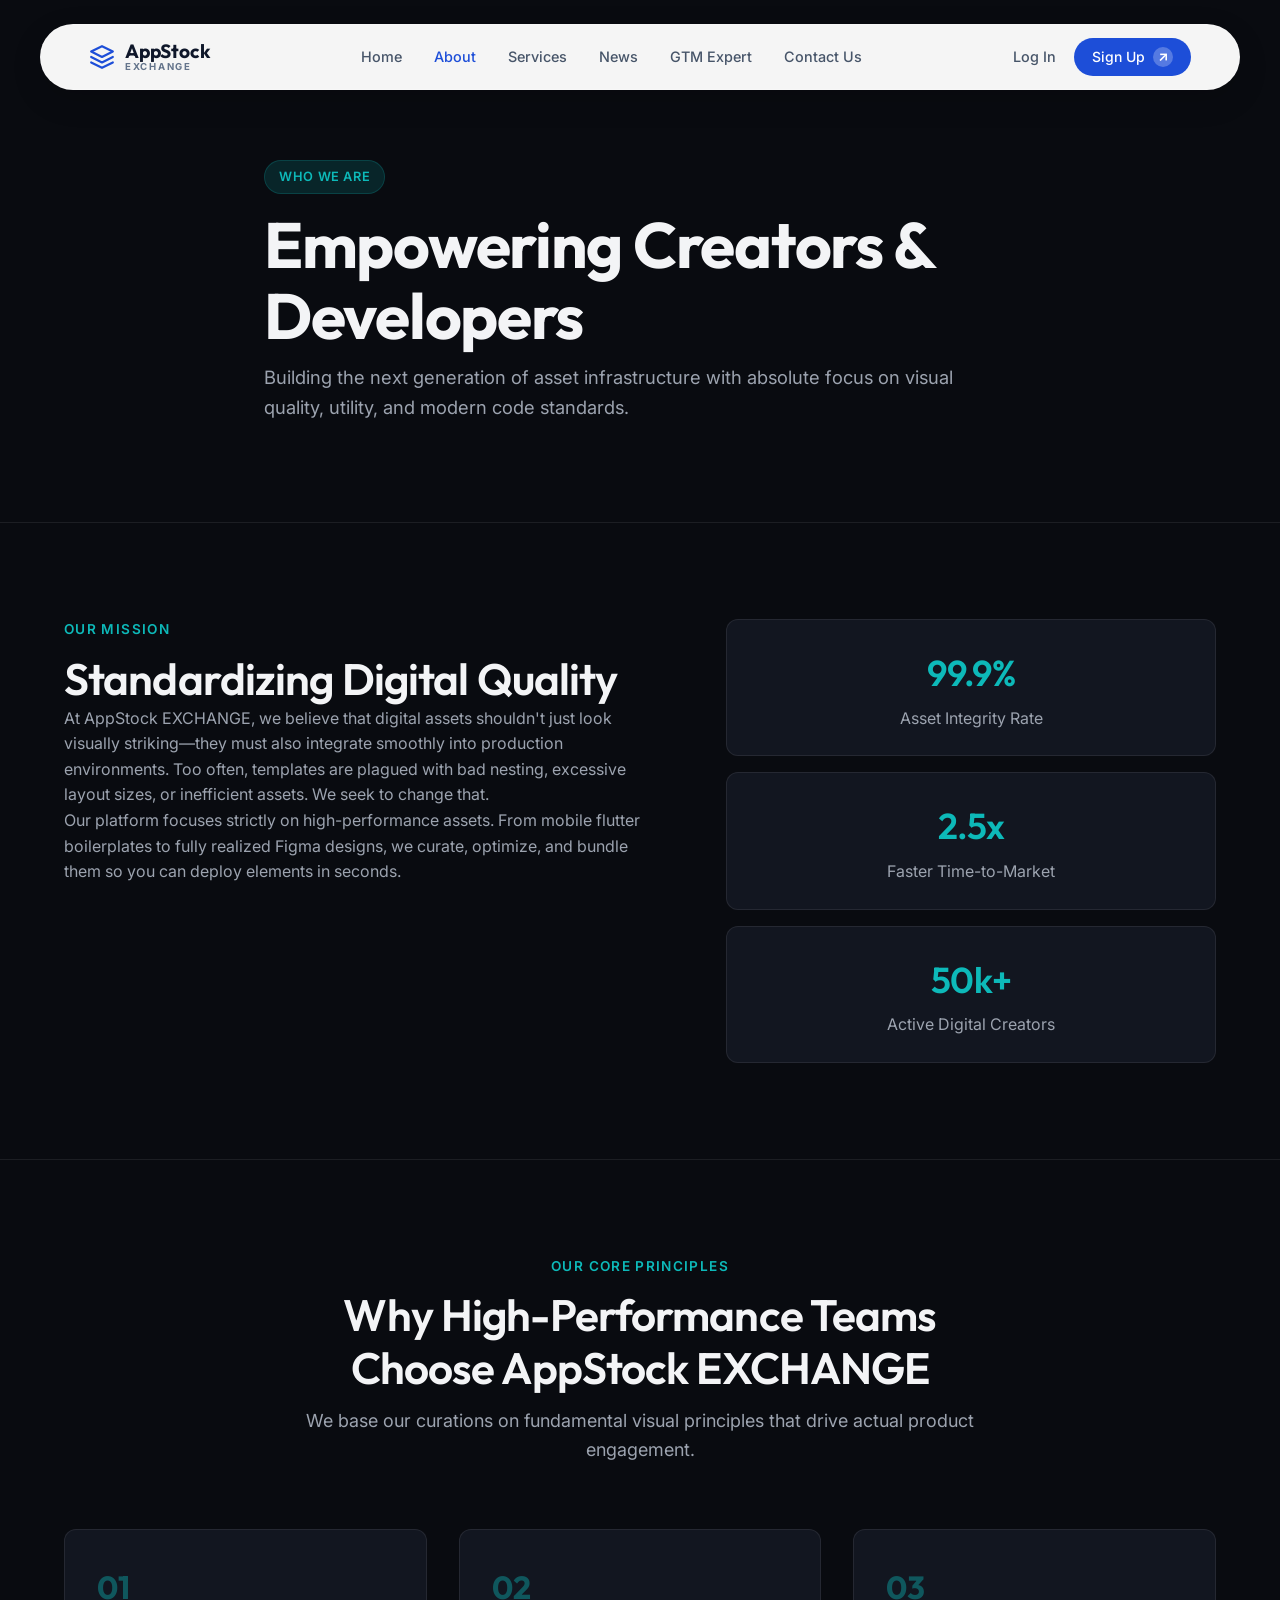
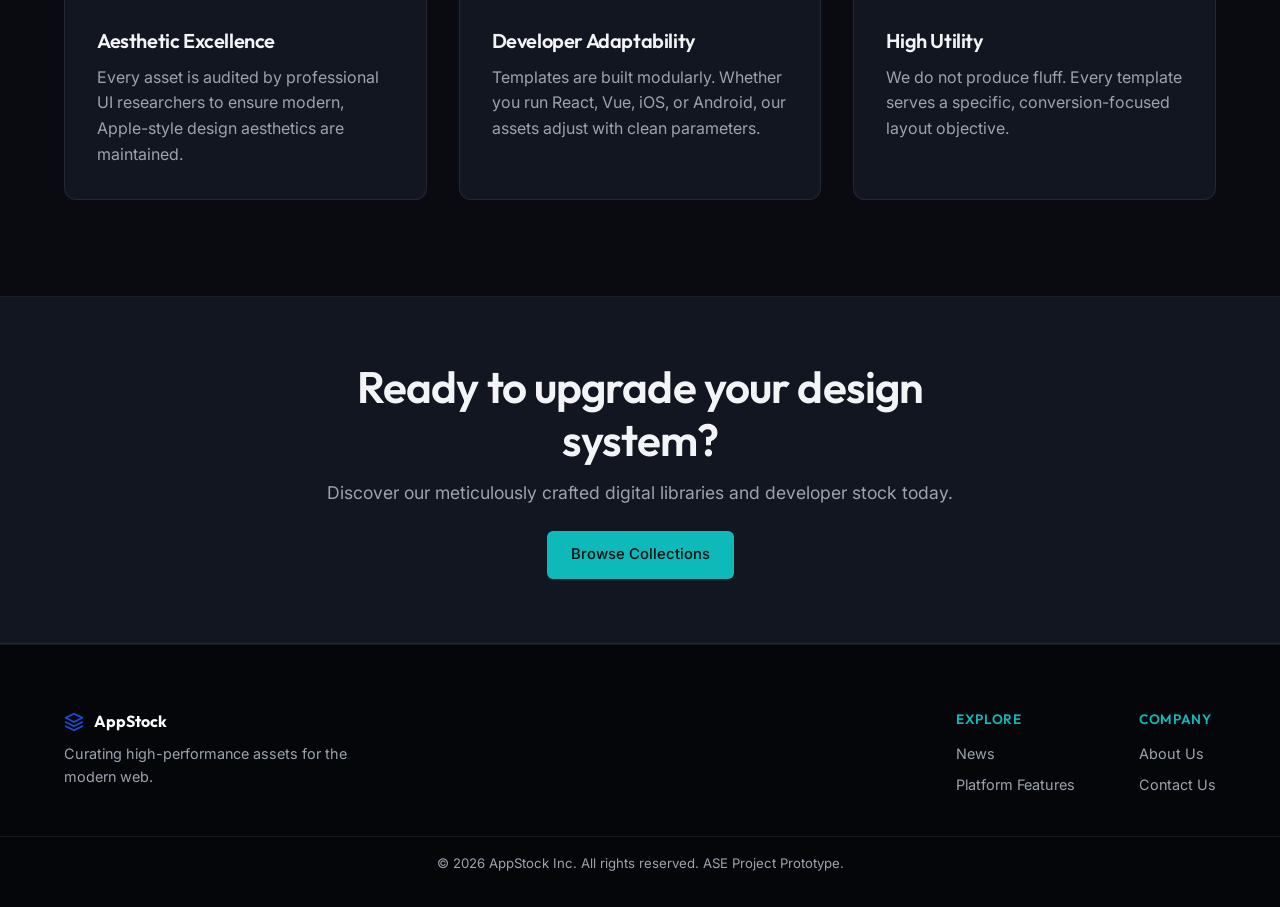
==== commit a431dddc: "Disable figma mode to hide side borders" ====
--- a/about.html
+++ b/about.html
@@ -3,8 +3,8 @@
 <head>
   <meta charset="UTF-8">
   <meta name="viewport" content="width=device-width, initial-scale=1.0">
-  <title>About Us — Sonji</title>
-  <meta name="description" content="Learn about Sonji's mission to reshape digital stock and platform assets for creators and developers worldwide.">
+  <title>About Us — AppStock EXCHANGE</title>
+  <meta name="description" content="Learn about AppStock EXCHANGE's mission to reshape digital stock and platform assets for creators and developers worldwide.">
   <!-- Fonts -->
   <link rel="preconnect" href="https://fonts.googleapis.com">
   <link rel="preconnect" href="https://fonts.gstatic.com" crossorigin>
@@ -48,7 +48,7 @@
         </div>
       </div>
       <div class="figma-toolbar-center">
-        <span class="file-name">Sonji Web App Prototype</span>
+        <span class="file-name">AppStock EXCHANGE Web App Prototype</span>
         <span class="file-status">Draft / Presenting</span>
       </div>
       <div class="figma-toolbar-right">
@@ -97,6 +97,12 @@
                 <a href="categories.html" class="page-link">
                   <svg viewBox="0 0 24 24" width="12" height="12" fill="currentColor"><path d="M4 6H2v14c0 1.1.9 2 2 2h14v-2H4V6zm16-4H8c-1.1 0-2 .9-2 2v12c0 1.1.9 2 2 2h12c1.1 0 2-.9 2-2V4c0-1.1-.9-2-2-2zm0 14H8V4h12v12z"/></svg>
                   App Stock
+                </a>
+              </li>
+              <li>
+                <a href="gtm-expert.html" class="page-link">
+                  <svg viewBox="0 0 24 24" width="12" height="12" fill="currentColor"><path d="M12 2l3.09 6.26L22 9.27l-5 4.87 1.18 6.88L12 17.77l-6.18 3.25L7 14.14 2 9.27l6.91-1.01L12 2z"/></svg>
+                  GTM/CTA Expert
                 </a>
               </li>
               <li>
@@ -125,7 +131,7 @@
         <div class="figma-frame-node" id="desktop-frame">
           <div class="figma-frame-label">
             <span class="frame-icon">#</span>
-            <span class="frame-text">Sonji Web - About Us</span>
+            <span class="frame-text">AppStock EXCHANGE - About Us</span>
           </div>
           
           <!-- Web Viewport inside the Figma frame -->
@@ -136,22 +142,31 @@
               <div class="container nav-container">
                 <div class="logo">
                   <a href="index.html" class="logo-link">
-                    <span class="logo-dot"></span>
-                    Sonji
+                    <svg viewBox="0 0 24 24" class="logo-icon" fill="none" stroke="currentColor" stroke-width="2" stroke-linecap="round" stroke-linejoin="round">
+                      <polygon points="12 2 2 7 12 12 22 7 12 2"></polygon>
+                      <polyline points="2 17 12 22 22 17"></polyline>
+                      <polyline points="2 12 12 17 22 12"></polyline>
+                    </svg>
+                    <div class="logo-text-group">
+                      <span class="logo-brand">AppStock</span>
+                      <span class="logo-sub">EXCHANGE</span>
+                    </div>
                   </a>
                 </div>
                 <nav>
                   <a href="index.html">Home</a>
                   <a href="about.html" class="active">About</a>
                   <a href="services.html">Services</a>
-                  <a href="categories.html">App Stock</a>
-                  <a href="contact.html">Contact</a>
+                  <a href="categories.html">News</a>
+                  <a href="gtm-expert.html">GTM Expert</a>
+                  <a href="contact.html">Contact Us</a>
                 </nav>
                 <div class="header-actions">
-                  <button class="btn btn-secondary btn-sm search-btn" aria-label="Search">
-                    <svg class="icon" viewBox="0 0 24 24" width="16" height="16"><path fill="none" stroke="currentColor" stroke-linecap="round" stroke-linejoin="round" stroke-width="2" d="m21 21-6-6m2-5a7 7 0 1 1-14 0 7 7 0 0 1 14 0Z"/></svg>
-                  </button>
-                  <a href="contact.html" class="btn btn-sm">Get Started</a>
+                  <a href="#" class="btn-login">Log In</a>
+                  <a href="contact.html" class="btn-signup">
+                    Sign Up
+                    <span class="arrow-circle">&#x2197;</span>
+                  </a>
                 </div>
               </div>
             </header>
@@ -173,7 +188,7 @@
                 <div class="mission-content">
                   <span class="section-tag">Our Mission</span>
                   <h2>Standardizing Digital Quality</h2>
-                  <p>At Sonji, we believe that digital assets shouldn't just look visually striking—they must also integrate smoothly into production environments. Too often, templates are plagued with bad nesting, excessive layout sizes, or inefficient assets. We seek to change that.</p>
+                  <p>At AppStock EXCHANGE, we believe that digital assets shouldn't just look visually striking—they must also integrate smoothly into production environments. Too often, templates are plagued with bad nesting, excessive layout sizes, or inefficient assets. We seek to change that.</p>
                   <p>Our platform focuses strictly on high-performance assets. From mobile flutter boilerplates to fully realized Figma designs, we curate, optimize, and bundle them so you can deploy elements in seconds.</p>
                 </div>
                 <div class="mission-stats">
@@ -198,7 +213,7 @@
               <div class="container">
                 <div class="section-header">
                   <span class="section-tag">Our Core Principles</span>
-                  <h2>Why High-Performance Teams Choose Sonji</h2>
+                  <h2>Why High-Performance Teams Choose AppStock EXCHANGE</h2>
                   <p class="section-desc">We base our curations on fundamental visual principles that drive actual product engagement.</p>
                 </div>
 
@@ -236,15 +251,19 @@
               <div class="container footer-container">
                 <div class="footer-brand">
                   <div class="logo">
-                    <span class="logo-dot"></span>
-                    Sonji
+                    <svg viewBox="0 0 24 24" class="logo-icon" fill="none" stroke="currentColor" stroke-width="2" stroke-linecap="round" stroke-linejoin="round" style="width: 20px; height: 20px; vertical-align: middle; margin-right: 6px; color: #1d4ed8;">
+                      <polygon points="12 2 2 7 12 12 22 7 12 2"></polygon>
+                      <polyline points="2 17 12 22 22 17"></polyline>
+                      <polyline points="2 12 12 17 22 12"></polyline>
+                    </svg>
+                    <span style="font-weight: 700; color: #fff; font-family: var(--font-heading);">AppStock</span>
                   </div>
                   <p>Curating high-performance assets for the modern web.</p>
                 </div>
                 <div class="footer-links">
                   <div class="link-group">
                     <h4>Explore</h4>
-                    <a href="categories.html">App Stock</a>
+                    <a href="categories.html">News</a>
                     <a href="services.html">Platform Features</a>
                   </div>
                   <div class="link-group">
@@ -255,7 +274,7 @@
                 </div>
               </div>
               <div class="footer-bottom">
-                <p>&copy; 2026 Sonji Inc. All rights reserved. ASE Project Prototype.</p>
+                <p>&copy; 2026 AppStock Inc. All rights reserved. ASE Project Prototype.</p>
               </div>
             </footer>
 
@@ -304,7 +323,7 @@
 
             <div class="sidebar-header">Layer Styling Spec</div>
             <div class="property-grid">
-              <div class="property-item full-width"><span class="prop-label">Layer</span><span class="prop-val text-truncate" id="selected-layer-name">❖ Sonji Web - About Us</span></div>
+              <div class="property-item full-width"><span class="prop-label">Layer</span><span class="prop-val text-truncate" id="selected-layer-name">❖ AppStock EXCHANGE - About Us</span></div>
               <div class="property-item"><span class="prop-label">Opacity</span><span class="prop-val">100%</span></div>
               <div class="property-item"><span class="prop-label">Blend</span><span class="prop-val">Normal</span></div>
             </div>
--- a/assets/css/main.css
+++ b/assets/css/main.css
@@ -1,5 +1,5 @@
 /*
-  Sonji Premium Website – Design System
+  AppStock EXCHANGE Premium Website – Design System
   -------------------------------------------------
   Colors: Rich Dark theme with Teal & Turquoise gradient accents.
   Typography: Inter (body), Outfit (headings) loaded via Google Fonts.
@@ -109,67 +109,136 @@
 /* Header & Nav */
 header {
   position: fixed;
-  top: 0;
-  left: 0;
-  width: 100%;
+  top: 24px;
+  left: 50%;
+  transform: translateX(-50%);
+  width: calc(100% - 48px);
+  max-width: 1200px;
   z-index: 100;
-  background-color: rgba(9, 11, 16, 0.7);
+  background-color: rgba(255, 255, 255, 0.96);
   backdrop-filter: blur(20px);
   -webkit-backdrop-filter: blur(20px);
-  border-bottom: 1px solid var(--color-border);
-  transition: var(--transition);
+  border-radius: 50px;
+  box-shadow: 0 10px 30px rgba(0, 0, 0, 0.15);
+  border: 1px solid rgba(255, 255, 255, 0.2);
+  transition: all 0.3s cubic-bezier(0.16, 1, 0.3, 1);
+  padding: 0 24px;
 }
 
 header.scrolled {
-  background-color: rgba(9, 11, 16, 0.9);
-  padding: var(--sp-1) 0;
+  top: 12px;
+  background-color: rgba(255, 255, 255, 0.98);
+  box-shadow: 0 12px 36px rgba(0, 0, 0, 0.2);
 }
 
 .nav-container {
   display: flex;
   align-items: center;
   justify-content: space-between;
-  height: 72px;
-}
-
+  height: 64px;
+}
+
+/* AppStock Logo Brand */
 .logo-link {
   display: flex;
   align-items: center;
+  gap: 10px;
+  text-decoration: none;
+}
+
+.logo-icon {
+  width: 26px;
+  height: 26px;
+  color: #1d4ed8; /* Blue primary color */
+}
+
+.logo-text-group {
+  display: flex;
+  flex-direction: column;
+  line-height: 1.1;
+}
+
+.logo-brand {
   font-family: var(--font-heading);
-  font-size: 1.5rem;
+  font-size: 1.2rem;
   font-weight: 700;
-  letter-spacing: -0.03em;
-  color: var(--color-text);
-}
-
-.logo-dot {
-  width: 10px;
-  height: 10px;
-  background-color: var(--color-primary);
+  letter-spacing: -0.01em;
+  color: #0f172a;
+}
+
+.logo-sub {
+  font-family: var(--font-body);
+  font-size: 0.6rem;
+  font-weight: 700;
+  letter-spacing: 0.18em;
+  color: #64748b;
+}
+
+nav {
+  display: flex;
+  gap: var(--sp-6);
+}
+
+nav a {
+  font-size: 0.9rem;
+  font-weight: 500;
+  color: #475569; /* slate-600 */
+}
+
+nav a:hover, nav a.active {
+  color: #1d4ed8; /* blue primary */
+}
+
+.header-actions {
+  display: flex;
+  align-items: center;
+}
+
+.btn-login {
+  color: #475569;
+  font-size: 0.9rem;
+  font-weight: 500;
+  text-decoration: none;
+  transition: color 0.2s ease;
+  margin-right: 18px;
+}
+
+.btn-login:hover {
+  color: #1d4ed8;
+}
+
+/* Round signup button from Figma prototype */
+.btn-signup {
+  background: #1d4ed8;
+  color: #ffffff !important;
+  border-radius: 30px;
+  padding: 8px 18px;
+  display: inline-flex;
+  align-items: center;
+  gap: 8px;
+  font-size: 0.875rem;
+  font-weight: 500;
+  text-decoration: none;
+  transition: background 0.2s ease, transform 0.2s ease;
+}
+
+.btn-signup:hover {
+  background: #1e40af;
+  transform: translateY(-1px);
+}
+
+.btn-signup .arrow-circle {
+  width: 20px;
+  height: 20px;
+  background: rgba(255, 255, 255, 0.25);
+  color: #ffffff;
   border-radius: 50%;
-  margin-right: var(--sp-2);
-  box-shadow: 0 0 10px var(--color-primary);
-}
-
-nav {
-  display: flex;
-  gap: var(--sp-6);
-}
-
-nav a {
-  font-size: 0.925rem;
-  font-weight: 500;
-  color: var(--color-text-muted);
-}
-
-nav a:hover, nav a.active {
-  color: var(--color-text);
-}
-
-.header-actions {
-  display: flex;
-  align-items: center;
-  gap: var(--sp-4);
+  display: flex;
+  align-items: center;
+  justify-content: center;
+  font-size: 0.85rem;
+  font-weight: 700;
+  line-height: 1;
 }
 
 /* Buttons */
@@ -267,20 +336,20 @@
 /* Hero Section */
 .hero-section {
   position: relative;
-  height: 400vh;
+  height: 100vh;
   border-bottom: 1px solid var(--color-border);
 }
 
 .hero-sticky-container {
-  position: sticky;
-  top: 0;
+  position: relative;
   height: 100vh;
   width: 100%;
   display: flex;
   align-items: center;
   justify-content: center;
   overflow: hidden;
-  padding-top: 120px;
+  padding-top: 100px;
+  background: var(--color-bg);
 }
 
 .hero-canvas-bg {
@@ -300,7 +369,12 @@
   left: 0;
   width: 100%;
   height: 100%;
-  background: rgba(9, 11, 16, 0.4);
+  background: linear-gradient(
+    to right,
+    rgba(9, 11, 16, 0.75) 0%,
+    rgba(9, 11, 16, 0.15) 50%,
+    rgba(9, 11, 16, 0.05) 100%
+  );
   z-index: 2;
 }
 
@@ -351,12 +425,312 @@
   overflow: hidden;
 }
 
-#exploded-canvas {
+/* 3D Isometric Cubes Container */
+.hero-cubes-container {
+  position: absolute;
+  top: 0;
+  left: 0;
   width: 100%;
   height: 100%;
-  object-fit: cover;
-  max-width: none;
-  max-height: none;
+  perspective: 4000px;
+  perspective-origin: 50% 40%;
+  overflow: hidden;
+  z-index: 1;
+}
+
+:root {
+  --cube-size: 280px;
+  --slice-height: 56px;
+  --half-size: 140px;
+  --slice-explode-dist: 80px;
+}
+
+.cube-wrapper {
+  position: absolute;
+  transform-style: preserve-3d;
+  will-change: transform;
+}
+
+/* ─── Isometric tilt (same for all slabs) ─── */
+.cube {
+  position: relative;
+  transform-style: preserve-3d;
+  /* True isometric: 30° tilt, -45° yaw */
+  transform: rotateX(30deg) rotateY(-45deg);
+  width: var(--cube-size);
+  height: var(--cube-size);
+}
+
+.cube .slice {
+  position: absolute;
+  top: 0;
+  left: 0;
+  width: var(--cube-size);
+  height: var(--slice-height);
+  transform-style: preserve-3d;
+  will-change: transform;
+}
+
+.slice .face {
+  position: absolute;
+  top: 0;
+  left: 0;
+  width: var(--cube-size);
+  backface-visibility: hidden;
+}
+
+.slice .face.top {
+  height: var(--cube-size);
+  transform: rotateX(90deg) translateZ(var(--half-size));
+}
+
+.slice .face.front {
+  height: var(--slice-height);
+  transform: translateZ(var(--half-size));
+}
+
+.slice .face.side {
+  height: var(--slice-height);
+  transform: rotateY(90deg) translateZ(var(--half-size));
+}
+
+/* ─── Grain noise overlay on all faces ─── */
+.slice .face::after {
+  content: "";
+  position: absolute;
+  inset: 0;
+  opacity: 0.28;
+  background-image: url("data:image/svg+xml,%3Csvg viewBox='0 0 200 200' xmlns='http://www.w3.org/2000/svg'%3E%3Cfilter id='n'%3E%3CfeTurbulence type='fractalNoise' baseFrequency='0.8' numOctaves='4' stitchTiles='stitch'/%3E%3C/filter%3E%3Crect width='100%25' height='100%25' filter='url(%23n)'/%3E%3C/svg%3E");
+  mix-blend-mode: overlay;
+  pointer-events: none;
+}
+
+/* ═══════════════════════════════════════════
+   SLAB LEFT  — Green/yellow cube with a hole
+   ═══════════════════════════════════════════ */
+.cube-left {
+  z-index: 3;
+}
+.cube-left .face.top {
+  background: linear-gradient(135deg, #f0fdf4 0%, #fffbeb 30%, #bef264 60%, #16a34a 100%);
+}
+.cube-left .face.front {
+  background: radial-gradient(circle at 50% 50%, #01140a 0%, #042f1a 25%, #15803d 50%, #bef264 80%, #fef08a 100%);
+  box-shadow: inset -10px -10px 40px rgba(0,0,0,0.4);
+}
+.cube-left .face.side {
+  background: linear-gradient(180deg, #14532d 0%, #052e16 100%);
+}
+
+/* ═══════════════════════════════════════════
+   SLAB MIDDLE — Green/yellow cube with two holes
+   ═══════════════════════════════════════════ */
+.cube-middle {
+  z-index: 2;
+}
+.cube-middle .face.top {
+  background: linear-gradient(135deg, #f0fdf4 0%, #fffbeb 30%, #bef264 60%, #16a34a 100%);
+}
+.cube-middle .face.front {
+  background: radial-gradient(circle at 50% 50%, #01140a 0%, #042f1a 25%, #15803d 50%, #bef264 80%, #fef08a 100%);
+  box-shadow: inset -10px -10px 40px rgba(0,0,0,0.4);
+}
+.cube-middle .face.side {
+  background: radial-gradient(circle at 50% 50%, #01140a 0%, #042f1a 25%, #15803d 50%, #bef264 80%, #fef08a 100%);
+  box-shadow: inset -10px -10px 40px rgba(0,0,0,0.4);
+}
+
+/* ═══════════════════════════════════════════
+   SLAB RIGHT  — Yellow cube with a light sphere
+   ═══════════════════════════════════════════ */
+.cube-right {
+  z-index: 1;
+}
+.cube-right .face.top {
+  background: linear-gradient(135deg, #fffbeb 0%, #fef08a 40%, #eab308 80%, #854d0e 100%);
+}
+.cube-right .face.front {
+  background: radial-gradient(circle at 50% 50%, #01140a 0%, #042f1a 25%, #15803d 50%, #bef264 80%, #fef08a 100%);
+  box-shadow: inset -10px -10px 40px rgba(0,0,0,0.4);
+}
+.cube-right .face.side {
+  background: radial-gradient(circle at 50% 50%, #ffffff 0%, #fef08a 35%, #eab308 65%, #15803d 100%);
+  box-shadow: inset -10px -10px 40px rgba(0,0,0,0.4);
+}
+
+/* ─── Base positions: horizontal staircase layout ─── */
+.cube-left {
+  bottom: 40px;
+  left: calc(50% - 380px);
+  animation:
+    slab-enter-left  0.9s cubic-bezier(0.16, 1, 0.3, 1) both,
+    slab-pulse-left  4s  ease-in-out 0.9s infinite;
+}
+.cube-middle {
+  bottom: 140px;
+  left: calc(50% - 140px);
+  animation:
+    slab-enter-mid   1.1s cubic-bezier(0.16, 1, 0.3, 1) both,
+    slab-pulse-mid   4s  ease-in-out 1.1s infinite;
+}
+.cube-right {
+  bottom: 240px;
+  left: calc(50% + 100px);
+  animation:
+    slab-enter-right 0.7s cubic-bezier(0.16, 1, 0.3, 1) both,
+    slab-pulse-right 4s  ease-in-out 0.7s infinite;
+}
+
+/* ─── Slices Animation Assignment ─── */
+.cube-left .slice-5 { animation: slice-explode-5 6s ease-in-out infinite; }
+.cube-left .slice-4 { animation: slice-explode-4 6s ease-in-out infinite; }
+.cube-left .slice-3 { animation: slice-explode-3 6s ease-in-out infinite; }
+.cube-left .slice-2 { animation: slice-explode-2 6s ease-in-out infinite; }
+.cube-left .slice-1 { animation: slice-explode-1 6s ease-in-out infinite; }
+
+.cube-middle .slice-5 { animation: slice-explode-5 6s ease-in-out infinite 2s; }
+.cube-middle .slice-4 { animation: slice-explode-4 6s ease-in-out infinite 2s; }
+.cube-middle .slice-3 { animation: slice-explode-3 6s ease-in-out infinite 2s; }
+.cube-middle .slice-2 { animation: slice-explode-2 6s ease-in-out infinite 2s; }
+.cube-middle .slice-1 { animation: slice-explode-1 6s ease-in-out infinite 2s; }
+
+.cube-right .slice-5 { animation: slice-explode-5 6s ease-in-out infinite 4s; }
+.cube-right .slice-4 { animation: slice-explode-4 6s ease-in-out infinite 4s; }
+.cube-right .slice-3 { animation: slice-explode-3 6s ease-in-out infinite 4s; }
+.cube-right .slice-2 { animation: slice-explode-2 6s ease-in-out infinite 4s; }
+.cube-right .slice-1 { animation: slice-explode-1 6s ease-in-out infinite 4s; }
+
+/* ─── Responsive Adjustments for 3D Cubes ─── */
+@media (max-width: 992px) {
+  :root {
+    --cube-size: 180px;
+    --slice-height: 36px;
+    --half-size: 90px;
+    --slice-explode-dist: 50px;
+  }
+  .cube-left {
+    bottom: 20px;
+    left: calc(50% - 240px);
+  }
+  .cube-middle {
+    bottom: 90px;
+    left: calc(50% - 90px);
+  }
+  .cube-right {
+    bottom: 160px;
+    left: calc(50% + 60px);
+  }
+}
+
+@media (max-width: 576px) {
+  :root {
+    --cube-size: 120px;
+    --slice-height: 24px;
+    --half-size: 60px;
+    --slice-explode-dist: 30px;
+  }
+  .cube-left {
+    bottom: 40px;
+    left: calc(50% - 150px);
+  }
+  .cube-middle {
+    bottom: 80px;
+    left: calc(50% - 60px);
+  }
+  .cube-right {
+    bottom: 120px;
+    left: calc(50% + 30px);
+  }
+}
+
+/* ─── Entrance: slabs fly in along isometric axes ─── */
+@keyframes slab-enter-left {
+  from { transform: translate3d(-280px, 200px, 0); opacity: 0; }
+  to   { transform: translate3d(0, 0, 0);          opacity: 1; }
+}
+@keyframes slab-enter-mid {
+  from { transform: translate3d(0, 400px, 0); opacity: 0; }
+  to   { transform: translate3d(0, 0, 0);     opacity: 1; }
+}
+@keyframes slab-enter-right {
+  from { transform: translate3d(280px, -200px, 0); opacity: 0; }
+  to   { transform: translate3d(0, 0, 0);          opacity: 1; }
+}
+
+/* ─── Continuous pulse: slabs breathe vertically ─── */
+@keyframes slab-pulse-left {
+  0%   { transform: translateY(0); }
+  50%  { transform: translateY(-20px); }
+  100% { transform: translateY(0); }
+}
+@keyframes slab-pulse-mid {
+  0%   { transform: translateY(0); }
+  50%  { transform: translateY(-28px); }
+  100% { transform: translateY(0); }
+}
+@keyframes slab-pulse-right {
+  0%   { transform: translateY(0); }
+  50%  { transform: translateY(-20px); }
+  100% { transform: translateY(0); }
+}
+
+/* ─── Slice Explode Animations ─── */
+@keyframes slice-explode-5 {
+  0%, 20%, 80%, 100% { transform: translateY(calc(var(--slice-height) * 0)) translate3d(0, 0, 0); }
+  40%, 60%           { transform: translateY(calc(var(--slice-height) * 0)) translate3d(var(--slice-explode-dist), calc(var(--slice-explode-dist) * -0.75), 0); }
+}
+@keyframes slice-explode-4 {
+  0%, 20%, 80%, 100% { transform: translateY(calc(var(--slice-height) * 1)) translate3d(0, 0, 0); }
+  40%, 60%           { transform: translateY(calc(var(--slice-height) * 1)) translate3d(calc(var(--slice-explode-dist) * 0.5), calc(var(--slice-explode-dist) * -0.375), 0); }
+}
+@keyframes slice-explode-3 {
+  0%, 20%, 80%, 100% { transform: translateY(calc(var(--slice-height) * 2)) translate3d(0, 0, 0); }
+  40%, 60%           { transform: translateY(calc(var(--slice-height) * 2)) translate3d(0, 0, 0); }
+}
+@keyframes slice-explode-2 {
+  0%, 20%, 80%, 100% { transform: translateY(calc(var(--slice-height) * 3)) translate3d(0, 0, 0); }
+  40%, 60%           { transform: translateY(calc(var(--slice-height) * 3)) translate3d(calc(var(--slice-explode-dist) * -0.5), calc(var(--slice-explode-dist) * 0.375), 0); }
+}
+@keyframes slice-explode-1 {
+  0%, 20%, 80%, 100% { transform: translateY(calc(var(--slice-height) * 4)) translate3d(0, 0, 0); }
+  40%, 60%           { transform: translateY(calc(var(--slice-height) * 4)) translate3d(calc(var(--slice-explode-dist) * -1), calc(var(--slice-explode-dist) * 0.75), 0); }
+}
+
+/* ─── Button styles ─── */
+.btn-outline {
+  border: 1px solid rgba(255, 255, 255, 0.3);
+  background: transparent;
+  color: #fff;
+}
+.btn-outline:hover {
+  background: rgba(255, 255, 255, 0.1);
+  border-color: #fff;
+}
+
+.btn-link-playground {
+  font-family: var(--font-body);
+  font-size: 0.95rem;
+  font-weight: 500;
+  color: #a3e635;
+  text-decoration: none;
+  display: inline-flex;
+  align-items: center;
+  gap: 6px;
+  transition: all 0.3s ease;
+  margin-left: 20px;
+}
+
+.btn-link-playground:hover {
+  color: #ffffff;
+  transform: translateX(3px);
+}
+
+.btn-link-playground .arrow-icon {
+  transition: transform 0.2s ease;
+}
+
+.btn-link-playground:hover .arrow-icon {
+  transform: translateX(3px);
 }
 
 /* Banner Hero Section for Inner Pages */
@@ -1506,7 +1880,11 @@
 /* Overwrite page links scroll offset when in figma mode frame */
 #figma-container.figma-mode-enabled .website-viewport header {
   position: absolute; /* Lock header inside the absolute frame node */
-  border-radius: 6px 6px 0 0;
+  top: 24px;
+  left: 50%;
+  transform: translateX(-50%);
+  width: calc(100% - 48px);
+  border-radius: 50px; /* Keep pill shape */
 }
 
 #figma-container.figma-mode-enabled .website-viewport section {
@@ -1651,24 +2029,7 @@
 
 /* Floating Figma Toggle button */
 .figma-toggle-float {
-  position: fixed;
-  bottom: 24px;
-  right: 24px;
-  background-color: #18a0fb;
-  color: white;
-  border: none;
-  border-radius: var(--radius-full);
-  padding: 12px 20px;
-  font-family: var(--font-body);
-  font-weight: 600;
-  font-size: 0.875rem;
-  cursor: pointer;
-  box-shadow: 0 10px 30px rgba(24, 160, 251, 0.4);
-  display: flex;
-  align-items: center;
-  gap: 8px;
-  z-index: 10000;
-  transition: all 0.3s cubic-bezier(0.16, 1, 0.3, 1);
+  display: none !important;
 }
 
 .figma-toggle-float:hover {
@@ -1824,3 +2185,901 @@
 @media (max-width: 768px) {
   .marquee-track .ad-card { width: 300px; }
 }
+
+/* ==========================================================================
+   GTM / CTA Expert Section
+   ========================================================================== */
+
+.gtm-cta-section {
+  background: linear-gradient(180deg, var(--color-bg) 0%, #0a0e18 100%);
+  position: relative;
+  overflow: hidden;
+}
+
+.gtm-cta-section::before {
+  content: '';
+  position: absolute;
+  top: -100px;
+  left: 50%;
+  transform: translateX(-50%);
+  width: 800px;
+  height: 400px;
+  background: radial-gradient(ellipse at center, rgba(13, 185, 185, 0.08) 0%, transparent 70%);
+  pointer-events: none;
+}
+
+.gtm-layout {
+  display: grid;
+  grid-template-columns: 220px 1fr 240px;
+  gap: var(--sp-5);
+  align-items: start;
+}
+
+/* Sidebar */
+.gtm-sidebar {
+  display: flex;
+  flex-direction: column;
+  gap: var(--sp-2);
+}
+
+.gtm-mode-btn {
+  display: flex;
+  align-items: center;
+  gap: var(--sp-3);
+  padding: var(--sp-4);
+  background: var(--color-surface);
+  border: 1px solid var(--color-border);
+  border-radius: var(--radius-md);
+  cursor: pointer;
+  transition: var(--transition);
+  user-select: none;
+}
+
+.gtm-mode-btn:hover {
+  border-color: rgba(13, 185, 185, 0.3);
+  background: var(--color-surface-hover);
+}
+
+.gtm-mode-btn.active {
+  border-color: var(--color-primary);
+  background: var(--color-primary-glow);
+  box-shadow: 0 0 20px rgba(13, 185, 185, 0.12);
+}
+
+.gtm-mode-icon {
+  font-size: 1.4rem;
+  line-height: 1;
+  flex-shrink: 0;
+}
+
+.gtm-mode-info {
+  display: flex;
+  flex-direction: column;
+  gap: 2px;
+}
+
+.gtm-mode-title {
+  font-size: 0.875rem;
+  font-weight: 600;
+  color: var(--color-text);
+}
+
+.gtm-mode-btn.active .gtm-mode-title {
+  color: var(--color-primary);
+}
+
+.gtm-mode-desc {
+  font-size: 0.75rem;
+  color: var(--color-text-muted);
+}
+
+.gtm-stats-mini {
+  margin-top: var(--sp-3);
+  display: flex;
+  flex-direction: column;
+  gap: var(--sp-2);
+}
+
+.stat-pill {
+  display: flex;
+  align-items: center;
+  justify-content: space-between;
+  background: rgba(13, 185, 185, 0.05);
+  border: 1px solid rgba(13, 185, 185, 0.15);
+  border-radius: var(--radius-sm);
+  padding: 8px var(--sp-3);
+}
+
+.stat-pill-val {
+  font-family: var(--font-heading);
+  font-size: 1rem;
+  font-weight: 700;
+  color: var(--color-primary);
+}
+
+.stat-pill-label {
+  font-size: 0.75rem;
+  color: var(--color-text-muted);
+}
+
+/* Main Generator */
+.gtm-main {
+  display: flex;
+  flex-direction: column;
+  gap: var(--sp-4);
+}
+
+.gtm-prompt-area {
+  background: var(--color-surface);
+  border: 1px solid var(--color-border);
+  border-radius: var(--radius-md);
+  overflow: hidden;
+}
+
+.gtm-prompt-header {
+  display: flex;
+  align-items: center;
+  justify-content: space-between;
+  padding: var(--sp-3) var(--sp-5);
+  border-bottom: 1px solid var(--color-border);
+  background: rgba(255, 255, 255, 0.02);
+}
+
+.gtm-ai-badge {
+  display: flex;
+  align-items: center;
+  gap: 6px;
+  font-size: 0.8rem;
+  font-weight: 600;
+  color: var(--color-primary);
+  background: var(--color-primary-glow);
+  padding: 4px 10px;
+  border-radius: var(--radius-full);
+  border: 1px solid rgba(13, 185, 185, 0.2);
+}
+
+.gtm-mode-label {
+  font-size: 0.8rem;
+  color: var(--color-text-muted);
+  font-weight: 500;
+}
+
+.gtm-input-wrapper {
+  padding: var(--sp-4) var(--sp-5);
+  display: flex;
+  gap: var(--sp-3);
+  align-items: flex-end;
+}
+
+.gtm-input {
+  flex: 1;
+  resize: none;
+  background: rgba(255, 255, 255, 0.03);
+  border: 1px solid var(--color-border);
+  border-radius: var(--radius-sm);
+  padding: var(--sp-3) var(--sp-4);
+  color: var(--color-text);
+  font-family: var(--font-body);
+  font-size: 0.925rem;
+  line-height: 1.5;
+}
+
+.gtm-input:focus {
+  outline: none;
+  border-color: var(--color-primary);
+  box-shadow: 0 0 0 3px rgba(13, 185, 185, 0.08);
+}
+
+.gtm-generate-btn {
+  display: flex;
+  align-items: center;
+  gap: 8px;
+  white-space: nowrap;
+  flex-shrink: 0;
+  background: linear-gradient(135deg, var(--color-primary), #0a9999);
+  box-shadow: 0 4px 16px rgba(13, 185, 185, 0.3);
+}
+
+.gtm-generate-btn:hover {
+  transform: translateY(-2px);
+  box-shadow: 0 8px 24px rgba(13, 185, 185, 0.4);
+  background: linear-gradient(135deg, #12cfcf, #0db9b9);
+}
+
+.gtm-generate-btn.loading {
+  opacity: 0.7;
+  pointer-events: none;
+}
+
+/* Output Cards */
+.gtm-output {
+  display: flex;
+  flex-direction: column;
+  gap: var(--sp-3);
+}
+
+.gtm-output-card {
+  background: var(--color-surface);
+  border: 1px solid var(--color-border);
+  border-radius: var(--radius-md);
+  padding: var(--sp-4) var(--sp-5);
+  transition: var(--transition);
+  position: relative;
+  overflow: hidden;
+  animation: gtmCardIn 0.4s ease forwards;
+}
+
+@keyframes gtmCardIn {
+  from { opacity: 0; transform: translateY(8px); }
+  to   { opacity: 1; transform: translateY(0); }
+}
+
+.gtm-output-card:hover {
+  border-color: rgba(13, 185, 185, 0.3);
+  transform: translateX(3px);
+}
+
+.gtm-output-card.featured {
+  border-color: rgba(13, 185, 185, 0.45);
+  background: linear-gradient(135deg, rgba(13, 185, 185, 0.06) 0%, var(--color-surface) 100%);
+  box-shadow: 0 0 30px rgba(13, 185, 185, 0.08);
+}
+
+.gtm-output-card.featured::before {
+  content: '';
+  position: absolute;
+  top: 0;
+  left: 0;
+  right: 0;
+  height: 2px;
+  background: linear-gradient(90deg, var(--color-primary), transparent);
+}
+
+.gtm-output-badge {
+  font-size: 0.75rem;
+  font-weight: 600;
+  color: var(--color-primary);
+  margin-bottom: var(--sp-2);
+}
+
+.gtm-output-type {
+  font-size: 0.78rem;
+  color: var(--color-text-muted);
+  text-transform: uppercase;
+  letter-spacing: 0.08em;
+  font-weight: 600;
+  margin-bottom: var(--sp-2);
+}
+
+.gtm-output-text {
+  font-family: var(--font-heading);
+  font-size: 1.05rem;
+  font-weight: 600;
+  color: var(--color-text);
+  margin-bottom: var(--sp-3);
+  line-height: 1.45;
+}
+
+.gtm-output-meta {
+  display: flex;
+  align-items: center;
+  gap: var(--sp-4);
+  margin-bottom: var(--sp-3);
+  flex-wrap: wrap;
+}
+
+.gtm-score {
+  font-size: 0.78rem;
+  font-weight: 600;
+  color: var(--color-primary);
+  background: var(--color-primary-glow);
+  padding: 3px 8px;
+  border-radius: var(--radius-full);
+  border: 1px solid rgba(13, 185, 185, 0.2);
+}
+
+.gtm-channel {
+  font-size: 0.78rem;
+  color: var(--color-text-muted);
+}
+
+.gtm-output-actions {
+  display: flex;
+  gap: var(--sp-2);
+}
+
+.gtm-copy-btn {
+  background: var(--color-primary);
+  color: #090b10;
+  font-weight: 600;
+}
+
+.gtm-copy-btn:hover {
+  background: #12cfcf;
+}
+
+.gtm-footer-row {
+  display: flex;
+  align-items: center;
+  justify-content: space-between;
+  gap: var(--sp-4);
+  flex-wrap: wrap;
+  padding: var(--sp-3) 0;
+  border-top: 1px solid var(--color-border);
+}
+
+.gtm-tip {
+  font-size: 0.825rem;
+  color: var(--color-text-muted);
+  flex: 1;
+}
+
+/* Right Preview Panel */
+.gtm-preview-panel {
+  background: var(--color-surface);
+  border: 1px solid var(--color-border);
+  border-radius: var(--radius-md);
+  overflow: hidden;
+}
+
+.gtm-preview-header {
+  display: flex;
+  align-items: center;
+  justify-content: space-between;
+  padding: var(--sp-3) var(--sp-4);
+  border-bottom: 1px solid var(--color-border);
+  font-size: 0.825rem;
+  font-weight: 600;
+  color: var(--color-text-muted);
+}
+
+.gtm-preview-status {
+  color: #10b981;
+  font-size: 0.75rem;
+  font-weight: 600;
+}
+
+.gtm-preview-img {
+  width: 100%;
+  height: 200px;
+  object-fit: cover;
+  object-position: top;
+  display: block;
+}
+
+.gtm-kpi-grid {
+  display: grid;
+  grid-template-columns: 1fr 1fr;
+  border-top: 1px solid var(--color-border);
+}
+
+.gtm-kpi {
+  padding: var(--sp-4);
+  text-align: center;
+}
+
+.gtm-kpi:first-child {
+  border-right: 1px solid var(--color-border);
+}
+
+.gtm-kpi-val {
+  font-family: var(--font-heading);
+  font-size: 1.35rem;
+  font-weight: 700;
+  color: var(--color-primary);
+}
+
+.gtm-kpi-label {
+  font-size: 0.72rem;
+  color: var(--color-text-muted);
+  margin-top: 2px;
+}
+
+/* Responsive GTM */
+@media (max-width: 1100px) {
+  .gtm-layout {
+    grid-template-columns: 200px 1fr;
+  }
+  .gtm-preview-panel {
+    display: none;
+  }
+}
+
+@media (max-width: 768px) {
+  .gtm-layout {
+    grid-template-columns: 1fr;
+  }
+  .gtm-sidebar {
+    flex-direction: row;
+    flex-wrap: wrap;
+  }
+  .gtm-mode-btn {
+    flex: 1;
+    min-width: 130px;
+  }
+  .gtm-stats-mini {
+    flex-direction: row;
+    margin-top: 0;
+    width: 100%;
+  }
+  .stat-pill { flex: 1; }
+  .gtm-input-wrapper {
+    flex-direction: column;
+  }
+  .gtm-generate-btn {
+    width: 100%;
+    justify-content: center;
+  }
+  .gtm-footer-row {
+    flex-direction: column;
+    align-items: flex-start;
+  }
+}
+
+/* ==========================================================================
+   GTM / CTA Dedicated Tool Page Workspace
+   ========================================================================== */
+
+.gtm-tool-section {
+  padding: var(--sp-8) 0;
+  background: var(--color-bg);
+  position: relative;
+}
+
+.gtm-workspace-grid {
+  display: grid;
+  grid-template-columns: 360px 1fr;
+  gap: var(--sp-6);
+  align-items: start;
+}
+
+/* Control Panel */
+.tool-controls-panel {
+  background: var(--color-surface);
+  border: 1px solid var(--color-border);
+  border-radius: var(--radius-lg);
+  padding: var(--sp-6);
+  position: sticky;
+  top: 90px;
+}
+
+.tool-controls-panel h3 {
+  font-family: var(--font-heading);
+  font-size: 1.25rem;
+  font-weight: 700;
+  color: var(--color-text);
+  margin-bottom: 4px;
+}
+
+.panel-subtitle {
+  font-size: 0.825rem;
+  color: var(--color-text-muted);
+  margin-bottom: var(--sp-5);
+}
+
+.control-group {
+  display: flex;
+  flex-direction: column;
+  gap: 8px;
+  margin-bottom: var(--sp-4);
+}
+
+.control-group label {
+  font-size: 0.8rem;
+  font-weight: 600;
+  color: var(--color-text-muted);
+  text-transform: uppercase;
+  letter-spacing: 0.05em;
+}
+
+.tool-input,
+.tool-select,
+.tool-textarea {
+  background: rgba(255, 255, 255, 0.03);
+  border: 1px solid var(--color-border);
+  border-radius: var(--radius-md);
+  padding: 10px var(--sp-3);
+  color: var(--color-text);
+  font-family: var(--font-body);
+  font-size: 0.9rem;
+  width: 100%;
+  transition: var(--transition);
+}
+
+.tool-input:focus,
+.tool-select:focus,
+.tool-textarea:focus {
+  outline: none;
+  border-color: var(--color-primary);
+  box-shadow: 0 0 0 3px rgba(13, 185, 185, 0.1);
+}
+
+.tool-select {
+  cursor: pointer;
+  appearance: none;
+  background-image: url("data:image/svg+xml,%3Csvg xmlns='http://www.w3.org/2000/svg' fill='none' viewBox='0 0 24 24' stroke='%23ffffff'%3E%3Cpath stroke-linecap='round' stroke-linejoin='round' stroke-width='2' d='M19 9l-7 7-7-7'/%3E%3C/svg%3E");
+  background-repeat: no-repeat;
+  background-position: right var(--sp-3) center;
+  background-size: 16px;
+  padding-right: var(--sp-5);
+}
+
+.tool-select option {
+  background: var(--color-surface);
+  color: var(--color-text);
+}
+
+/* Tone Pills */
+.tone-pills {
+  display: flex;
+  flex-wrap: wrap;
+  gap: 6px;
+}
+
+.tone-pill {
+  font-size: 0.8rem;
+  font-weight: 500;
+  padding: 6px 12px;
+  background: rgba(255, 255, 255, 0.03);
+  border: 1px solid var(--color-border);
+  border-radius: var(--radius-full);
+  cursor: pointer;
+  transition: var(--transition);
+  color: var(--color-text-muted);
+}
+
+.tone-pill:hover {
+  border-color: rgba(255, 255, 255, 0.2);
+  color: var(--color-text);
+}
+
+.tone-pill.active {
+  background: var(--color-primary-glow);
+  border-color: var(--color-primary);
+  color: var(--color-primary);
+  font-weight: 600;
+}
+
+/* Results Panel */
+.tool-results-panel {
+  background: var(--color-surface);
+  border: 1px solid var(--color-border);
+  border-radius: var(--radius-lg);
+  display: flex;
+  flex-direction: column;
+  overflow: hidden;
+  min-height: 500px;
+}
+
+.results-header {
+  display: flex;
+  align-items: center;
+  justify-content: space-between;
+  padding: var(--sp-4) var(--sp-5);
+  border-bottom: 1px solid var(--color-border);
+  background: rgba(255, 255, 255, 0.01);
+}
+
+.results-title {
+  font-family: var(--font-heading);
+  font-size: 1rem;
+  font-weight: 600;
+  color: var(--color-text);
+}
+
+.ai-confidence {
+  font-size: 0.78rem;
+  font-weight: 600;
+  color: var(--color-primary);
+  background: var(--color-primary-glow);
+  padding: 4px 10px;
+  border-radius: var(--radius-full);
+  border: 1px solid rgba(13, 185, 185, 0.2);
+}
+
+.results-scroller {
+  padding: var(--sp-5);
+  display: flex;
+  flex-direction: column;
+  gap: var(--sp-5);
+}
+
+/* Result Block */
+.result-block {
+  background: rgba(255, 255, 255, 0.01);
+  border: 1px solid var(--color-border);
+  border-radius: var(--radius-md);
+  padding: var(--sp-4) var(--sp-5);
+  transition: var(--transition);
+  animation: gtmCardIn 0.4s ease forwards;
+}
+
+.result-block:hover {
+  border-color: rgba(13, 185, 185, 0.25);
+  background: rgba(13, 185, 185, 0.01);
+}
+
+.result-meta {
+  display: flex;
+  align-items: center;
+  justify-content: space-between;
+  margin-bottom: var(--sp-3);
+}
+
+.result-tag-pill {
+  font-size: 0.72rem;
+  font-weight: 600;
+  text-transform: uppercase;
+  color: var(--color-text-muted);
+  letter-spacing: 0.05em;
+}
+
+.result-score-pill {
+  font-size: 0.75rem;
+  font-weight: 600;
+  color: var(--color-primary);
+}
+
+.result-block h4 {
+  font-family: var(--font-heading);
+  font-size: 1rem;
+  font-weight: 600;
+  color: var(--color-text);
+  margin-bottom: var(--sp-2);
+}
+
+.result-copy-box {
+  display: flex;
+  align-items: center;
+  justify-content: space-between;
+  gap: var(--sp-3);
+  background: rgba(0, 0, 0, 0.2);
+  border: 1px solid var(--color-border);
+  border-radius: var(--radius-sm);
+  padding: var(--sp-3) var(--sp-4);
+  margin-bottom: var(--sp-3);
+  position: relative;
+}
+
+.copy-text {
+  font-family: var(--font-body);
+  font-size: 0.95rem;
+  font-weight: 500;
+  color: var(--color-text);
+  line-height: 1.5;
+  margin: 0;
+}
+
+.copy-action-btn {
+  background: transparent;
+  border: none;
+  color: var(--color-text-muted);
+  cursor: pointer;
+  padding: 4px;
+  border-radius: var(--radius-sm);
+  transition: var(--transition);
+  display: flex;
+  align-items: center;
+  justify-content: center;
+  flex-shrink: 0;
+}
+
+.copy-action-btn:hover {
+  color: var(--color-primary);
+  background: rgba(255, 255, 255, 0.05);
+}
+
+.copy-action-btn.copied {
+  color: #10b981;
+}
+
+.result-strategy-tip {
+  font-size: 0.8rem;
+  color: var(--color-text-muted);
+  line-height: 1.5;
+  border-left: 2px solid rgba(255, 255, 255, 0.1);
+  padding-left: var(--sp-3);
+}
+
+.result-strategy-tip strong {
+  color: var(--color-text);
+  font-weight: 600;
+}
+
+/* Spinner Icon */
+.spin-icon {
+  animation: spin 1s linear infinite;
+}
+
+@keyframes spin {
+  from { transform: rotate(0deg); }
+  to   { transform: rotate(360deg); }
+}
+
+/* Responsive GTM Tool */
+@media (max-width: 992px) {
+  .gtm-workspace-grid {
+    grid-template-columns: 1fr;
+  }
+  .tool-controls-panel {
+    position: relative;
+    top: 0;
+  }
+}
+
+/* GTM Tabs styling */
+.results-header-tabs {
+  display: flex;
+  background: rgba(255, 255, 255, 0.02);
+  border-bottom: 1px solid var(--color-border);
+  overflow-x: auto;
+}
+
+.result-tab {
+  background: transparent;
+  border: none;
+  border-bottom: 2px solid transparent;
+  color: var(--color-text-muted);
+  font-family: var(--font-heading);
+  font-size: 0.875rem;
+  font-weight: 600;
+  padding: var(--sp-4) var(--sp-5);
+  cursor: pointer;
+  white-space: nowrap;
+  transition: var(--transition);
+  display: flex;
+  align-items: center;
+  gap: 6px;
+}
+
+.result-tab:hover {
+  color: var(--color-text);
+  background: rgba(255, 255, 255, 0.02);
+}
+
+.result-tab.active {
+  color: var(--color-primary);
+  border-bottom-color: var(--color-primary);
+  background: rgba(13, 185, 185, 0.03);
+}
+
+.results-toolbar {
+  display: flex;
+  justify-content: space-between;
+  align-items: center;
+  padding: 12px var(--sp-5);
+  border-bottom: 1px solid var(--color-border);
+  background: rgba(0, 0, 0, 0.15);
+}
+
+.toolbar-actions {
+  display: flex;
+  align-items: center;
+  gap: var(--sp-2);
+}
+
+.tab-panel {
+  display: none;
+  flex-direction: column;
+  gap: var(--sp-4);
+  animation: gtmCardIn 0.3s ease forwards;
+}
+
+.tab-panel.active {
+  display: flex;
+}
+
+/* Empty State View */
+.empty-state-view {
+  display: flex;
+  flex-direction: column;
+  align-items: center;
+  justify-content: center;
+  text-align: center;
+  padding: var(--sp-8) var(--sp-6);
+  color: var(--color-text-muted);
+}
+
+.empty-icon {
+  font-size: 2.5rem;
+  margin-bottom: var(--sp-4);
+  background: var(--color-primary-glow);
+  color: var(--color-primary);
+  width: 70px;
+  height: 70px;
+  border-radius: 50%;
+  display: flex;
+  align-items: center;
+  justify-content: center;
+  border: 1px solid rgba(13, 185, 185, 0.2);
+}
+
+.empty-state-view h4 {
+  font-family: var(--font-heading);
+  font-size: 1.15rem;
+  color: var(--color-text);
+  margin-bottom: 8px;
+}
+
+.empty-state-view p {
+  font-size: 0.9rem;
+  max-width: 420px;
+  line-height: 1.5;
+  margin: 0;
+}
+
+/* Actions inside card */
+.result-block-actions {
+  display: flex;
+  gap: 8px;
+  margin-top: var(--sp-3);
+  padding-top: var(--sp-3);
+  border-top: 1px solid rgba(255, 255, 255, 0.05);
+}
+
+@keyframes gtmCardIn {
+  from {
+    opacity: 0;
+    transform: translateY(15px);
+  }
+  to {
+    opacity: 1;
+    transform: translateY(0);
+  }
+}
+
+@media (max-width: 768px) {
+  #figma-container.figma-mode-enabled {
+    position: relative !important;
+    width: 100% !important;
+    height: auto !important;
+    min-height: 100vh;
+    overflow: visible !important;
+    background-color: var(--color-bg);
+  }
+
+  #figma-container.figma-mode-enabled .figma-toolbar,
+  #figma-container.figma-mode-enabled .figma-sidebar,
+  #figma-container.figma-mode-enabled .right-sidebar {
+    display: none !important;
+  }
+
+  #figma-container.figma-mode-enabled .figma-workspace {
+    height: auto !important;
+    overflow: visible !important;
+  }
+
+  #figma-container.figma-mode-enabled .figma-canvas {
+    padding: 0 !important;
+    background-color: transparent !important;
+    overflow: visible !important;
+    height: auto !important;
+    width: 100% !important;
+  }
+
+  #figma-container.figma-mode-enabled .canvas-grid-overlay {
+    display: none !important;
+  }
+
+  #figma-container.figma-mode-enabled .figma-frame-node {
+    border: none !important;
+    box-shadow: none !important;
+    border-radius: 0 !important;
+    transform: none !important;
+    margin: 0 !important;
+    max-width: 100% !important;
+    width: 100% !important;
+  }
+
+  #figma-container.figma-mode-enabled .figma-frame-label {
+    display: none !important;
+  }
+
+  #figma-container.figma-mode-enabled .website-viewport {
+    height: auto !important;
+    overflow: visible !important;
+  }
+}
+
+
+
